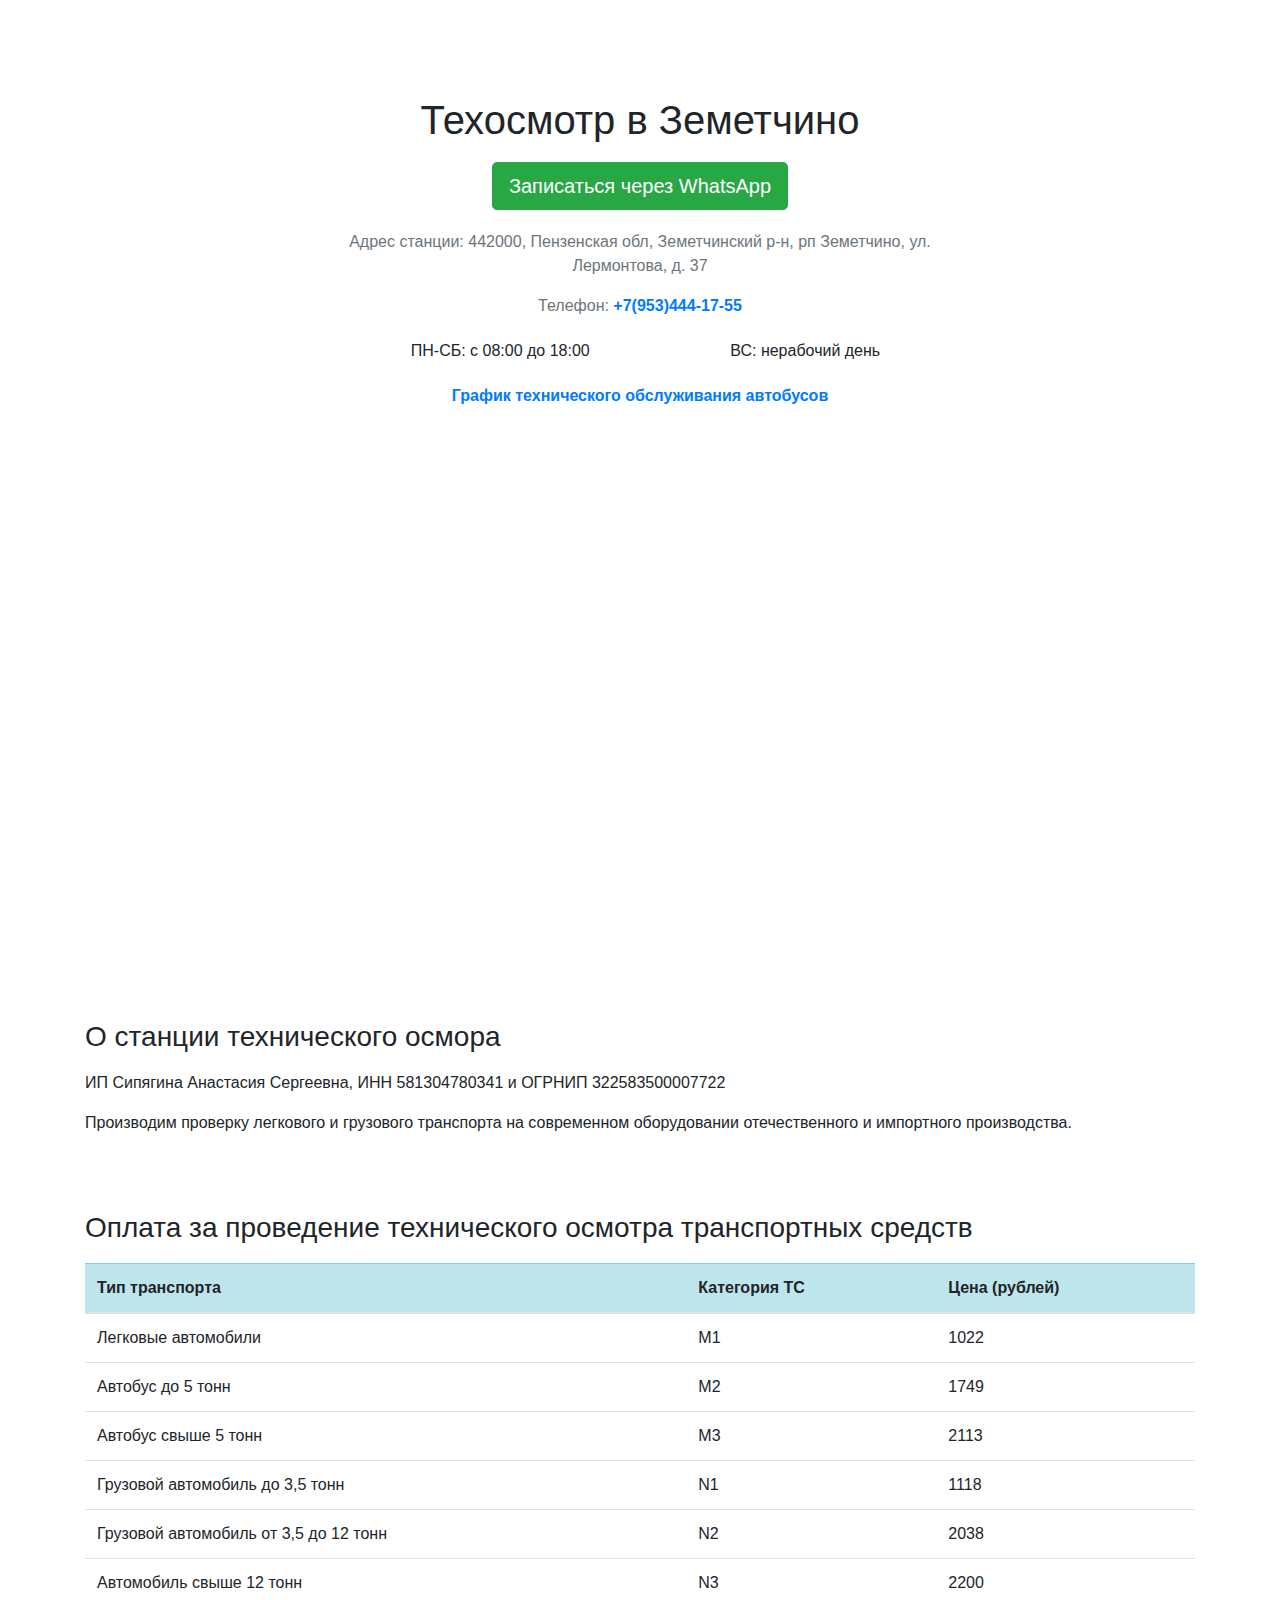
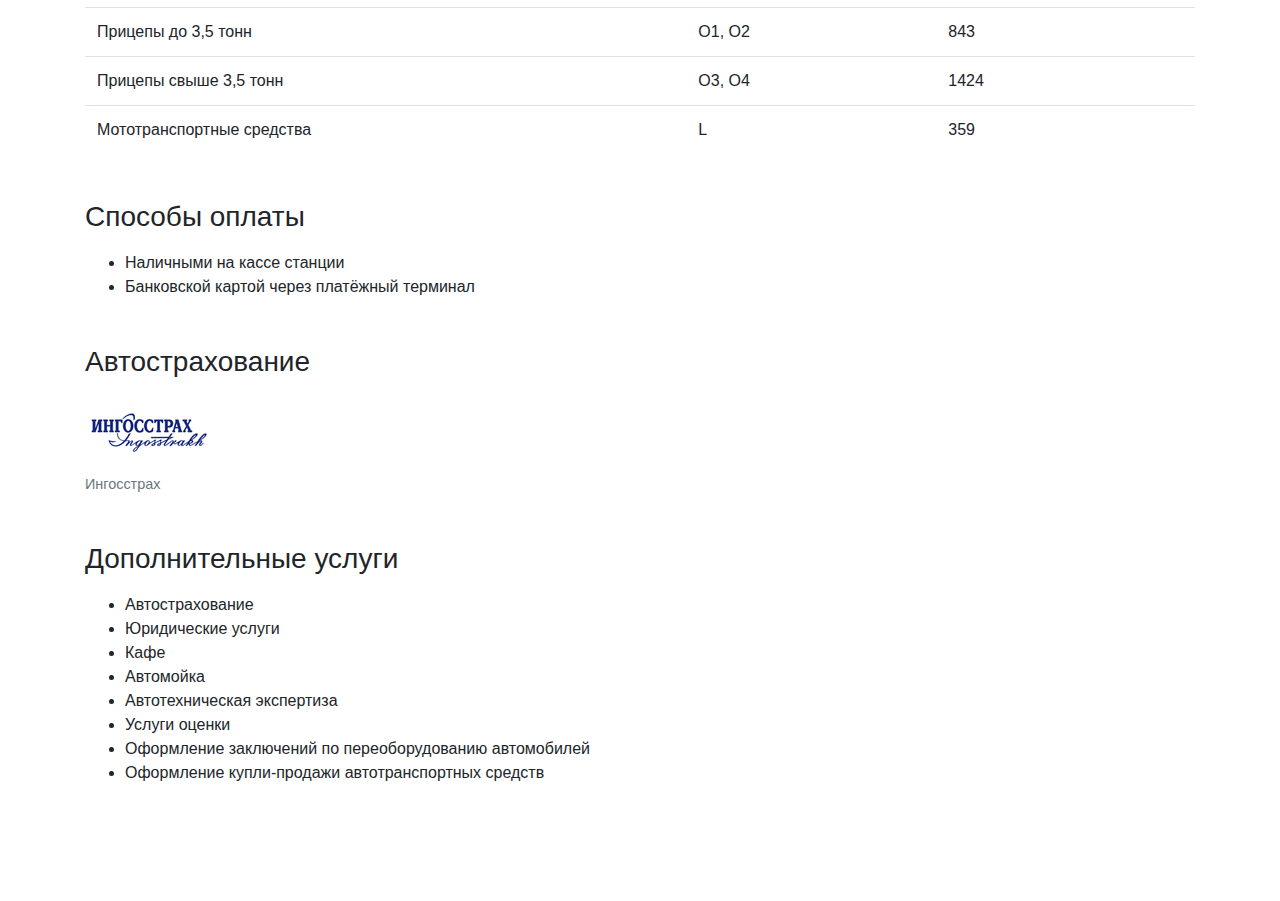
==== index.html @ b6aed1bc "bus" ====
<!doctype html>
<html>
  <head>
  	<meta name="viewport" content="width=device-width, initial-scale=1" />
  	<meta name="yandex-verification" content="6e9ec35339132cf8" />
  	<meta name="Description" content="Адрес станции: 442000, Пензенская обл, Земетчинский р-н, рп Земетчино, ул. Лермонтова, д. 37. Производим проверку легкового и грузового транспорта на современном оборудовании отечественного и импортного производства."/>

  	<link rel="icon" href="img/favicon.png" type="image/png">

  	<link rel="stylesheet" href="https://stackpath.bootstrapcdn.com/bootstrap/4.3.1/css/bootstrap.min.css" integrity="sha384-ggOyR0iXCbMQv3Xipma34MD+dH/1fQ784/j6cY/iJTQUOhcWr7x9JvoRxT2MZw1T" crossorigin="anonymous">
  	
  	<link rel="stylesheet" href="css/photoswipe.css"> 
  	<link rel="stylesheet" href="css/default-skin/default-skin.css"> 

  	<link rel="stylesheet" href="css/album.css">

  	<script src="js/photoswipe.min.js"></script> 
		<script src="js/photoswipe-ui-default.min.js"></script> 

    <title>Техосмотр в Земетчино</title>

    <script type="application/ld+json">
		{
		  "@context": "https://schema.org",
		  "@type": "LocalBusiness",
		  "image": "https://to58.github.io/img/originals/img00003.jpeg",
		  "address": {
		    "@type": "PostalAddress",
		    "addressLocality": "рп. Земетчино",
		    "addressRegion": "Пензенская область",
		    "streetAddress": "ул. Лермонтова, д. 37",
		    "postalCode": "442000"
		  },
		  "geo": {
		        "@type": "GeoCoordinates",
		        "latitude": 53.506592,
		        "longitude": 42.601363
		      },
		  "openingHours":["Mo-Sa 08:00-18:00"],
		  "paymentAccepted":"Cash, Credit Card",
		  "description": "Производим проверку легкового и грузового транспорта на современном оборудовании отечественного и импортного производства.",
		  "name": "Техосмотр в Земетчино",
		  "url": "https://to58.github.io/",
		  "telephone": "+79656309999"
		}
	</script>

    <script src="https://api-maps.yandex.ru/2.1/?apikey=7bc89204-b3da-4373-9a31-0b204b1663d4&lang=ru_RU" type="text/javascript"></script>

    <!-- Yandex.Metrika counter -->
	<script type="text/javascript" >
	   (function(m,e,t,r,i,k,a){m[i]=m[i]||function(){(m[i].a=m[i].a||[]).push(arguments)};
	   m[i].l=1*new Date();k=e.createElement(t),a=e.getElementsByTagName(t)[0],k.async=1,k.src=r,a.parentNode.insertBefore(k,a)})
	   (window, document, "script", "https://mc.yandex.ru/metrika/tag.js", "ym");

	   ym(70653307, "init", {
	        clickmap:true,
	        trackLinks:true,
	        accurateTrackBounce:true
	   });
	</script>
	<noscript><div><img src="https://mc.yandex.ru/watch/70653307" style="position:absolute; left:-9999px;" alt="" /></div></noscript>
	<!-- /Yandex.Metrika counter -->

  </head>
  <body>
		
		<div class="container">
			<main role="main">
				<section class="jumbotron text-center">
	    			<div class="container">
	      				<h1 class="jumbotron-heading">Техосмотр в Земетчино</h1>
	      				<a class="btn btn-primary btn-lg btn-success" style="margin-bottom: 20px" href="https://wa.me/79534441755" role="button">Записаться через WhatsApp</a>
	      				<p class="text-muted">Адрес станции: 442000, Пензенская обл, Земетчинский р-н, рп Земетчино, ул. Лермонтова, д. 37 </p>
	      				<p class="text-muted">Телефон: <b><a href="tel:+79534441755">+7(953)444-17-55</a></b></p>
	      				<table class="table table-borderless table-sm">
						  		<tbody>
						    		<tr>
								      <td>ПН-СБ: с 08:00 до 18:00</td>
								      <td>ВС: нерабочий день</td>
						    		</tr>
						  		</tbody>
								</table>
								<p class="text-muted"><b><a href="bus.html">График технического обслуживания автобусов</a></b></p>
	    			</div>
	  			</section>

	  			<div id="map" style="height: 400px"></div>
	  			<div style="height: 100px"></div>

	  			<h3 class="jumbotron-heading">О станции технического осмора</h3>
		  		<p>ИП Сипягина Анастасия Сергеевна, ИНН 581304780341 и ОГРНИП 322583500007722</p>
		  		<p>Производим проверку легкового и грузового транспорта на современном оборудовании отечественного и импортного производства.</p>
		  		<div style="height: 30px"></div>

	  			<!-- Root element of PhotoSwipe. Must have class pswp. -->
				<div class="pswp" tabindex="-1" role="dialog" aria-hidden="true">
				    <!-- Background of PhotoSwipe. 
				         It's a separate element as animating opacity is faster than rgba(). -->
				    <div class="pswp__bg"></div>

				    <!-- Slides wrapper with overflow:hidden. -->
				    <div class="pswp__scroll-wrap">

				        <!-- Container that holds slides. 
				            PhotoSwipe keeps only 3 of them in the DOM to save memory.
				            Don't modify these 3 pswp__item elements, data is added later on. -->
			        <div class="pswp__container">
			            <div class="pswp__item"></div>
			            <div class="pswp__item"></div>
			            <div class="pswp__item"></div>
			        </div>

			        <!-- Default (PhotoSwipeUI_Default) interface on top of sliding area. Can be changed. -->
			        <div class="pswp__ui pswp__ui--hidden">

		            <div class="pswp__top-bar">

	                <!--  Controls are self-explanatory. Order can be changed. -->

	                <div class="pswp__counter"></div>

	                <button class="pswp__button pswp__button--close" title="Close (Esc)"></button>

	                <button class="pswp__button pswp__button--fs" title="Toggle fullscreen"></button>

	                <button class="pswp__button pswp__button--zoom" title="Zoom in/out"></button>

	                <!-- Preloader demo https://codepen.io/dimsemenov/pen/yyBWoR -->
	                <!-- element will get class pswp__preloader--active when preloader is running -->
	                <div class="pswp__preloader">
	                  <div class="pswp__preloader__icn">
	                    <div class="pswp__preloader__cut">
	                      <div class="pswp__preloader__donut"></div>
	                    </div>
	                  </div>
	                </div>
		            </div>

		            <div class="pswp__share-modal pswp__share-modal--hidden pswp__single-tap">
		               <div class="pswp__share-tooltip"></div> 
		            </div>

		            <button class="pswp__button pswp__button--arrow--left" title="Previous (arrow left)">
		            </button>

		            <button class="pswp__button pswp__button--arrow--right" title="Next (arrow right)">
		            </button>

		            <div class="pswp__caption">
		               <div class="pswp__caption__center"></div>
		            </div>
			        </div>
				    </div>
					</div>

				<div style="height: 30px"></div>

		    <h3 class="jumbotron-heading">Оплата за проведение технического осмотра транспортных средств</h3>
		  		<table class="table table-hover">
				  <thead>
				    <tr class="table-info">
				      <th scope="col">Тип транспорта</th>
				      <th scope="col">Категория ТС</th>
				      <th scope="col">Цена (рублей)</th>
				    </tr>
				  </thead>
				  <tbody>
				    <tr>
				      <td>Легковые автомобили</td>
				      <td>M1</td>
				      <td>1022</td>
				    </tr>
				    <tr>
				      <td>Автобус до 5 тонн</td>
				      <td>M2</td>
				      <td>1749</td>
				    </tr>
				    <tr>
				      <td>Автобус свыше 5 тонн</td>
				      <td>M3</td>
				      <td>2113</td>
				    </tr>
				    <tr>
				      <td>Грузовой автомобиль до 3,5 тонн</td>
				      <td>N1</td>
				      <td>1118</td>
				    </tr>
				    <tr>
				      <td>Грузовой автомобиль от 3,5 до 12 тонн</td>
				      <td>N2</td>
				      <td>2038</td>
				    </tr>
				    <tr>
				      <td>Автомобиль свыше 12 тонн</td>
				      <td>N3</td>
				      <td>2200</td>
				    </tr>
				    <tr>
				      <td>Прицепы до 3,5 тонн</td>
				      <td>O1, O2</td>
				      <td>843</td>
				    </tr>
				    <tr>
				      <td>Прицепы свыше 3,5 тонн</td>
				      <td>O3, O4</td>
				      <td>1424</td>
				    </tr>
				    <tr>
				      <td>Мототранспортные средства</td>
				      <td>L</td>
				      <td>359</td>
				    </tr>
				  </tbody>
				</table>

				<div style="height: 30px"></div>

				<h3 class="jumbotron-heading">Способы оплаты</h3>
		  		<ul>
		  			<li>Наличными на кассе станции</li>
		  			<li>Банковской картой через платёжный терминал</li>
		  		</ul>
		  	<div style="height: 30px"></div>

		  	<h3 class="jumbotron-heading">Автострахование</h3>
		  		<figure class="figure">
  					<img src="img/insurance/ingo.png" class="figure-img img-fluid rounded" alt="Ингосстрах">
  					<figcaption class="figure-caption">Ингосстрах</figcaption>
				</figure>
				<div style="height: 30px"></div>

	  		<h3 class="jumbotron-heading">Дополнительные услуги</h3>
		  		<ul>
		  			<li>Автострахование</li>
		  			<li>Юридические услуги</li>
		  			<li>Кафе</li>
		  			<li>Автомойка</li>
		  			<li>Автотехническая экспертиза</li>
		  			<li>Услуги оценки</li>
		  			<li>Оформление заключений по переоборудованию автомобилей</li>
		  			<li>Оформление купли-продажи автотранспортных средств</li>
		  		</ul>
	  		<div style="height: 100px"></div>

			</main>
		</div> <!-- End container -->


		<script>
			var initPhotoSwipeFromDOM = function(gallerySelector) {
			    // parse slide data (url, title, size ...) from DOM elements 
			    // (children of gallerySelector)
			    var parseThumbnailElements = function(el) {
			        var thumbElements = el.childNodes,
			            numNodes = thumbElements.length,
			            items = [],
			            figureEl,
			            linkEl,
			            size,
			            item;

			        for(var i = 0; i < numNodes; i++) {

			            figureEl = thumbElements[i]; // <figure> element

			            // include only element nodes 
			            if(figureEl.nodeType !== 1) {
			                continue;
			            }

			            linkEl = figureEl.children[0]; // <a> element

			            size = linkEl.getAttribute('data-size').split('x');

			            // create slide object
			            item = {
			                src: linkEl.getAttribute('href'),
			                w: parseInt(size[0], 10),
			                h: parseInt(size[1], 10)
			            };



			            if(figureEl.children.length > 1) {
			                // <figcaption> content
			                item.title = figureEl.children[1].innerHTML; 
			            }

			            if(linkEl.children.length > 0) {
			                // <img> thumbnail element, retrieving thumbnail url
			                item.msrc = linkEl.children[0].getAttribute('src');
			            } 

			            item.el = figureEl; // save link to element for getThumbBoundsFn
			            items.push(item);
			        }

			        return items;
			    };

			    // find nearest parent element
			    var closest = function closest(el, fn) {
			        return el && ( fn(el) ? el : closest(el.parentNode, fn) );
			    };

			    // triggers when user clicks on thumbnail
			    var onThumbnailsClick = function(e) {
			        e = e || window.event;
			        e.preventDefault ? e.preventDefault() : e.returnValue = false;

			        var eTarget = e.target || e.srcElement;

			        // find root element of slide
			        var clickedListItem = closest(eTarget, function(el) {
			            return (el.tagName && el.tagName.toUpperCase() === 'FIGURE');
			        });

			        if(!clickedListItem) {
			            return;
			        }

			        // find index of clicked item by looping through all child nodes
			        // alternatively, you may define index via data- attribute
			        var clickedGallery = clickedListItem.parentNode,
			            childNodes = clickedListItem.parentNode.childNodes,
			            numChildNodes = childNodes.length,
			            nodeIndex = 0,
			            index;

			        for (var i = 0; i < numChildNodes; i++) {
			            if(childNodes[i].nodeType !== 1) { 
			                continue; 
			            }

			            if(childNodes[i] === clickedListItem) {
			                index = nodeIndex;
			                break;
			            }
			            nodeIndex++;
			        }



			        if(index >= 0) {
			            // open PhotoSwipe if valid index found
			            openPhotoSwipe( index, clickedGallery );
			        }
			        return false;
			    };

			    // parse picture index and gallery index from URL (#&pid=1&gid=2)
			    var photoswipeParseHash = function() {
			        var hash = window.location.hash.substring(1),
			        params = {};

			        if(hash.length < 5) {
			            return params;
			        }

			        var vars = hash.split('&');
			        for (var i = 0; i < vars.length; i++) {
			            if(!vars[i]) {
			                continue;
			            }
			            var pair = vars[i].split('=');  
			            if(pair.length < 2) {
			                continue;
			            }           
			            params[pair[0]] = pair[1];
			        }

			        if(params.gid) {
			            params.gid = parseInt(params.gid, 10);
			        }

			        return params;
			    };

			    var openPhotoSwipe = function(index, galleryElement, disableAnimation, fromURL) {
			        var pswpElement = document.querySelectorAll('.pswp')[0],
			            gallery,
			            options,
			            items;

			        items = parseThumbnailElements(galleryElement);

			        // define options (if needed)
			        options = {

			            // define gallery index (for URL)
			            galleryUID: galleryElement.getAttribute('data-pswp-uid'),

			            getThumbBoundsFn: function(index) {
			                // See Options -> getThumbBoundsFn section of documentation for more info
			                var thumbnail = items[index].el.getElementsByTagName('img')[0], // find thumbnail
			                    pageYScroll = window.pageYOffset || document.documentElement.scrollTop,
			                    rect = thumbnail.getBoundingClientRect(); 

			                return {x:rect.left, y:rect.top + pageYScroll, w:rect.width};
			            }

			        };

			        // PhotoSwipe opened from URL
			        if(fromURL) {
			            if(options.galleryPIDs) {
			                // parse real index when custom PIDs are used 
			                // http://photoswipe.com/documentation/faq.html#custom-pid-in-url
			                for(var j = 0; j < items.length; j++) {
			                    if(items[j].pid == index) {
			                        options.index = j;
			                        break;
			                    }
			                }
			            } else {
			                // in URL indexes start from 1
			                options.index = parseInt(index, 10) - 1;
			            }
			        } else {
			            options.index = parseInt(index, 10);
			        }

			        // exit if index not found
			        if( isNaN(options.index) ) {
			            return;
			        }

			        if(disableAnimation) {
			            options.showAnimationDuration = 0;
			        }

			        // Pass data to PhotoSwipe and initialize it
			        gallery = new PhotoSwipe( pswpElement, PhotoSwipeUI_Default, items, options);
			        gallery.init();
			    };

			    // loop through all gallery elements and bind events
			    var galleryElements = document.querySelectorAll( gallerySelector );

			    for(var i = 0, l = galleryElements.length; i < l; i++) {
			        galleryElements[i].setAttribute('data-pswp-uid', i+1);
			        galleryElements[i].onclick = onThumbnailsClick;
			    }

			    // Parse URL and open gallery if it contains #&pid=3&gid=1
			    var hashData = photoswipeParseHash();
			    if(hashData.pid && hashData.gid) {
			        openPhotoSwipe( hashData.pid ,  galleryElements[ hashData.gid - 1 ], true, true );
			    }
			};

			// execute above function
			initPhotoSwipeFromDOM('.my-gallery');
		</script>

		<script type="text/javascript">
			ymaps.ready(init);
			var ymap;
			function init () {
			    var ymap = new ymaps.Map("map", {
			        center: [
						53.506592, 
			        	42.601363
			        ],
			        zoom: 12,
			        controls: ['smallMapDefaultSet'],
			    });
			    ymap.behaviors.disable("scrollZoom");

			    placemark = new ymaps.Placemark([53.506592, 42.601363], {
			        balloonContentHeader: "<div style=\"text-align:left\">Техосмотр в Земетчино</div>",
			        balloonContentBody: "ул. Лермонтова, д. 37",
			    }, {
			        preset: "islands#redDotIcon",
			    });

			    ymap.geoObjects.add(placemark);
			}
    	</script>

  </body>
</html>
---- css/photoswipe.css ----
/*! PhotoSwipe main CSS by Dmitry Semenov | photoswipe.com | MIT license */
/*
	Styles for basic PhotoSwipe functionality (sliding area, open/close transitions)
*/
/* pswp = photoswipe */
.pswp {
  display: none;
  position: absolute;
  width: 100%;
  height: 100%;
  left: 0;
  top: 0;
  overflow: hidden;
  -ms-touch-action: none;
  touch-action: none;
  z-index: 1500;
  -webkit-text-size-adjust: 100%;
  /* create separate layer, to avoid paint on window.onscroll in webkit/blink */
  -webkit-backface-visibility: hidden;
  outline: none; }
  .pswp * {
    -webkit-box-sizing: border-box;
            box-sizing: border-box; }
  .pswp img {
    max-width: none; }

/* style is added when JS option showHideOpacity is set to true */
.pswp--animate_opacity {
  /* 0.001, because opacity:0 doesn't trigger Paint action, which causes lag at start of transition */
  opacity: 0.001;
  will-change: opacity;
  /* for open/close transition */
  -webkit-transition: opacity 333ms cubic-bezier(0.4, 0, 0.22, 1);
          transition: opacity 333ms cubic-bezier(0.4, 0, 0.22, 1); }

.pswp--open {
  display: block; }

.pswp--zoom-allowed .pswp__img {
  /* autoprefixer: off */
  cursor: -webkit-zoom-in;
  cursor: -moz-zoom-in;
  cursor: zoom-in; }

.pswp--zoomed-in .pswp__img {
  /* autoprefixer: off */
  cursor: -webkit-grab;
  cursor: -moz-grab;
  cursor: grab; }

.pswp--dragging .pswp__img {
  /* autoprefixer: off */
  cursor: -webkit-grabbing;
  cursor: -moz-grabbing;
  cursor: grabbing; }

/*
	Background is added as a separate element.
	As animating opacity is much faster than animating rgba() background-color.
*/
.pswp__bg {
  position: absolute;
  left: 0;
  top: 0;
  width: 100%;
  height: 100%;
  background: #000;
  opacity: 0;
  -webkit-transform: translateZ(0);
          transform: translateZ(0);
  -webkit-backface-visibility: hidden;
  will-change: opacity; }

.pswp__scroll-wrap {
  position: absolute;
  left: 0;
  top: 0;
  width: 100%;
  height: 100%;
  overflow: hidden; }

.pswp__container,
.pswp__zoom-wrap {
  -ms-touch-action: none;
  touch-action: none;
  position: absolute;
  left: 0;
  right: 0;
  top: 0;
  bottom: 0; }

/* Prevent selection and tap highlights */
.pswp__container,
.pswp__img {
  -webkit-user-select: none;
  -moz-user-select: none;
  -ms-user-select: none;
      user-select: none;
  -webkit-tap-highlight-color: transparent;
  -webkit-touch-callout: none; }

.pswp__zoom-wrap {
  position: absolute;
  width: 100%;
  -webkit-transform-origin: left top;
  -ms-transform-origin: left top;
  transform-origin: left top;
  /* for open/close transition */
  -webkit-transition: -webkit-transform 333ms cubic-bezier(0.4, 0, 0.22, 1);
          transition: transform 333ms cubic-bezier(0.4, 0, 0.22, 1); }

.pswp__bg {
  will-change: opacity;
  /* for open/close transition */
  -webkit-transition: opacity 333ms cubic-bezier(0.4, 0, 0.22, 1);
          transition: opacity 333ms cubic-bezier(0.4, 0, 0.22, 1); }

.pswp--animated-in .pswp__bg,
.pswp--animated-in .pswp__zoom-wrap {
  -webkit-transition: none;
  transition: none; }

.pswp__container,
.pswp__zoom-wrap {
  -webkit-backface-visibility: hidden; }

.pswp__item {
  position: absolute;
  left: 0;
  right: 0;
  top: 0;
  bottom: 0;
  overflow: hidden; }

.pswp__img {
  position: absolute;
  width: auto;
  height: auto;
  top: 0;
  left: 0; }

/*
	stretched thumbnail or div placeholder element (see below)
	style is added to avoid flickering in webkit/blink when layers overlap
*/
.pswp__img--placeholder {
  -webkit-backface-visibility: hidden; }

/*
	div element that matches size of large image
	large image loads on top of it
*/
.pswp__img--placeholder--blank {
  background: #222; }

.pswp--ie .pswp__img {
  width: 100% !important;
  height: auto !important;
  left: 0;
  top: 0; }

/*
	Error message appears when image is not loaded
	(JS option errorMsg controls markup)
*/
.pswp__error-msg {
  position: absolute;
  left: 0;
  top: 50%;
  width: 100%;
  text-align: center;
  font-size: 14px;
  line-height: 16px;
  margin-top: -8px;
  color: #CCC; }

.pswp__error-msg a {
  color: #CCC;
  text-decoration: underline; }
---- css/default-skin/default-skin.css ----
/*! PhotoSwipe Default UI CSS by Dmitry Semenov | photoswipe.com | MIT license */
/*

	Contents:

	1. Buttons
	2. Share modal and links
	3. Index indicator ("1 of X" counter)
	4. Caption
	5. Loading indicator
	6. Additional styles (root element, top bar, idle state, hidden state, etc.)

*/
/*
	
	1. Buttons

 */
/* <button> css reset */
.pswp__button {
  width: 44px;
  height: 44px;
  position: relative;
  background: none;
  cursor: pointer;
  overflow: visible;
  -webkit-appearance: none;
  display: block;
  border: 0;
  padding: 0;
  margin: 0;
  float: right;
  opacity: 0.75;
  -webkit-transition: opacity 0.2s;
          transition: opacity 0.2s;
  -webkit-box-shadow: none;
          box-shadow: none; }
  .pswp__button:focus, .pswp__button:hover {
    opacity: 1; }
  .pswp__button:active {
    outline: none;
    opacity: 0.9; }
  .pswp__button::-moz-focus-inner {
    padding: 0;
    border: 0; }

/* pswp__ui--over-close class it added when mouse is over element that should close gallery */
.pswp__ui--over-close .pswp__button--close {
  opacity: 1; }

.pswp__button,
.pswp__button--arrow--left:before,
.pswp__button--arrow--right:before {
  background: url(default-skin.png) 0 0 no-repeat;
  background-size: 264px 88px;
  width: 44px;
  height: 44px; }

@media (-webkit-min-device-pixel-ratio: 1.1), (-webkit-min-device-pixel-ratio: 1.09375), (min-resolution: 105dpi), (min-resolution: 1.1dppx) {
  /* Serve SVG sprite if browser supports SVG and resolution is more than 105dpi */
  .pswp--svg .pswp__button,
  .pswp--svg .pswp__button--arrow--left:before,
  .pswp--svg .pswp__button--arrow--right:before {
    background-image: url(default-skin.svg); }
  .pswp--svg .pswp__button--arrow--left,
  .pswp--svg .pswp__button--arrow--right {
    background: none; } }

.pswp__button--close {
  background-position: 0 -44px; }

.pswp__button--share {
  background-position: -44px -44px; }

.pswp__button--fs {
  display: none; }

.pswp--supports-fs .pswp__button--fs {
  display: block; }

.pswp--fs .pswp__button--fs {
  background-position: -44px 0; }

.pswp__button--zoom {
  display: none;
  background-position: -88px 0; }

.pswp--zoom-allowed .pswp__button--zoom {
  display: block; }

.pswp--zoomed-in .pswp__button--zoom {
  background-position: -132px 0; }

/* no arrows on touch screens */
.pswp--touch .pswp__button--arrow--left,
.pswp--touch .pswp__button--arrow--right {
  visibility: hidden; }

/*
	Arrow buttons hit area
	(icon is added to :before pseudo-element)
*/
.pswp__button--arrow--left,
.pswp__button--arrow--right {
  background: none;
  top: 50%;
  margin-top: -50px;
  width: 70px;
  height: 100px;
  position: absolute; }

.pswp__button--arrow--left {
  left: 0; }

.pswp__button--arrow--right {
  right: 0; }

.pswp__button--arrow--left:before,
.pswp__button--arrow--right:before {
  content: '';
  top: 35px;
  background-color: rgba(0, 0, 0, 0.3);
  height: 30px;
  width: 32px;
  position: absolute; }

.pswp__button--arrow--left:before {
  left: 6px;
  background-position: -138px -44px; }

.pswp__button--arrow--right:before {
  right: 6px;
  background-position: -94px -44px; }

/*

	2. Share modal/popup and links

 */
.pswp__counter,
.pswp__share-modal {
  -webkit-user-select: none;
  -moz-user-select: none;
  -ms-user-select: none;
      user-select: none; }

.pswp__share-modal {
  display: block;
  background: rgba(0, 0, 0, 0.5);
  width: 100%;
  height: 100%;
  top: 0;
  left: 0;
  padding: 10px;
  position: absolute;
  z-index: 1600;
  opacity: 0;
  -webkit-transition: opacity 0.25s ease-out;
          transition: opacity 0.25s ease-out;
  -webkit-backface-visibility: hidden;
  will-change: opacity; }

.pswp__share-modal--hidden {
  display: none; }

.pswp__share-tooltip {
  z-index: 1620;
  position: absolute;
  background: #FFF;
  top: 56px;
  border-radius: 2px;
  display: block;
  width: auto;
  right: 44px;
  -webkit-box-shadow: 0 2px 5px rgba(0, 0, 0, 0.25);
          box-shadow: 0 2px 5px rgba(0, 0, 0, 0.25);
  -webkit-transform: translateY(6px);
      -ms-transform: translateY(6px);
          transform: translateY(6px);
  -webkit-transition: -webkit-transform 0.25s;
          transition: transform 0.25s;
  -webkit-backface-visibility: hidden;
  will-change: transform; }
  .pswp__share-tooltip a {
    display: block;
    padding: 8px 12px;
    color: #000;
    text-decoration: none;
    font-size: 14px;
    line-height: 18px; }
    .pswp__share-tooltip a:hover {
      text-decoration: none;
      color: #000; }
    .pswp__share-tooltip a:first-child {
      /* round corners on the first/last list item */
      border-radius: 2px 2px 0 0; }
    .pswp__share-tooltip a:last-child {
      border-radius: 0 0 2px 2px; }

.pswp__share-modal--fade-in {
  opacity: 1; }
  .pswp__share-modal--fade-in .pswp__share-tooltip {
    -webkit-transform: translateY(0);
        -ms-transform: translateY(0);
            transform: translateY(0); }

/* increase size of share links on touch devices */
.pswp--touch .pswp__share-tooltip a {
  padding: 16px 12px; }

a.pswp__share--facebook:before {
  content: '';
  display: block;
  width: 0;
  height: 0;
  position: absolute;
  top: -12px;
  right: 15px;
  border: 6px solid transparent;
  border-bottom-color: #FFF;
  -webkit-pointer-events: none;
  -moz-pointer-events: none;
  pointer-events: none; }

a.pswp__share--facebook:hover {
  background: #3E5C9A;
  color: #FFF; }
  a.pswp__share--facebook:hover:before {
    border-bottom-color: #3E5C9A; }

a.pswp__share--twitter:hover {
  background: #55ACEE;
  color: #FFF; }

a.pswp__share--pinterest:hover {
  background: #CCC;
  color: #CE272D; }

a.pswp__share--download:hover {
  background: #DDD; }

/*

	3. Index indicator ("1 of X" counter)

 */
.pswp__counter {
  position: absolute;
  left: 0;
  top: 0;
  height: 44px;
  font-size: 13px;
  line-height: 44px;
  color: #FFF;
  opacity: 0.75;
  padding: 0 10px; }

/*
	
	4. Caption

 */
.pswp__caption {
  position: absolute;
  left: 0;
  bottom: 0;
  width: 100%;
  min-height: 44px; }
  .pswp__caption small {
    font-size: 11px;
    color: #BBB; }

.pswp__caption__center {
  text-align: left;
  max-width: 420px;
  margin: 0 auto;
  font-size: 13px;
  padding: 10px;
  line-height: 20px;
  color: #CCC; }

.pswp__caption--empty {
  display: none; }

/* Fake caption element, used to calculate height of next/prev image */
.pswp__caption--fake {
  visibility: hidden; }

/*

	5. Loading indicator (preloader)

	You can play with it here - http://codepen.io/dimsemenov/pen/yyBWoR

 */
.pswp__preloader {
  width: 44px;
  height: 44px;
  position: absolute;
  top: 0;
  left: 50%;
  margin-left: -22px;
  opacity: 0;
  -webkit-transition: opacity 0.25s ease-out;
          transition: opacity 0.25s ease-out;
  will-change: opacity;
  direction: ltr; }

.pswp__preloader__icn {
  width: 20px;
  height: 20px;
  margin: 12px; }

.pswp__preloader--active {
  opacity: 1; }
  .pswp__preloader--active .pswp__preloader__icn {
    /* We use .gif in browsers that don't support CSS animation */
    background: url(preloader.gif) 0 0 no-repeat; }

.pswp--css_animation .pswp__preloader--active {
  opacity: 1; }
  .pswp--css_animation .pswp__preloader--active .pswp__preloader__icn {
    -webkit-animation: clockwise 500ms linear infinite;
            animation: clockwise 500ms linear infinite; }
  .pswp--css_animation .pswp__preloader--active .pswp__preloader__donut {
    -webkit-animation: donut-rotate 1000ms cubic-bezier(0.4, 0, 0.22, 1) infinite;
            animation: donut-rotate 1000ms cubic-bezier(0.4, 0, 0.22, 1) infinite; }

.pswp--css_animation .pswp__preloader__icn {
  background: none;
  opacity: 0.75;
  width: 14px;
  height: 14px;
  position: absolute;
  left: 15px;
  top: 15px;
  margin: 0; }

.pswp--css_animation .pswp__preloader__cut {
  /* 
			The idea of animating inner circle is based on Polymer ("material") loading indicator 
			 by Keanu Lee https://blog.keanulee.com/2014/10/20/the-tale-of-three-spinners.html
		*/
  position: relative;
  width: 7px;
  height: 14px;
  overflow: hidden; }

.pswp--css_animation .pswp__preloader__donut {
  -webkit-box-sizing: border-box;
          box-sizing: border-box;
  width: 14px;
  height: 14px;
  border: 2px solid #FFF;
  border-radius: 50%;
  border-left-color: transparent;
  border-bottom-color: transparent;
  position: absolute;
  top: 0;
  left: 0;
  background: none;
  margin: 0; }

@media screen and (max-width: 1024px) {
  .pswp__preloader {
    position: relative;
    left: auto;
    top: auto;
    margin: 0;
    float: right; } }

@-webkit-keyframes clockwise {
  0% {
    -webkit-transform: rotate(0deg);
            transform: rotate(0deg); }
  100% {
    -webkit-transform: rotate(360deg);
            transform: rotate(360deg); } }

@keyframes clockwise {
  0% {
    -webkit-transform: rotate(0deg);
            transform: rotate(0deg); }
  100% {
    -webkit-transform: rotate(360deg);
            transform: rotate(360deg); } }

@-webkit-keyframes donut-rotate {
  0% {
    -webkit-transform: rotate(0);
            transform: rotate(0); }
  50% {
    -webkit-transform: rotate(-140deg);
            transform: rotate(-140deg); }
  100% {
    -webkit-transform: rotate(0);
            transform: rotate(0); } }

@keyframes donut-rotate {
  0% {
    -webkit-transform: rotate(0);
            transform: rotate(0); }
  50% {
    -webkit-transform: rotate(-140deg);
            transform: rotate(-140deg); }
  100% {
    -webkit-transform: rotate(0);
            transform: rotate(0); } }

/*
	
	6. Additional styles

 */
/* root element of UI */
.pswp__ui {
  -webkit-font-smoothing: auto;
  visibility: visible;
  opacity: 1;
  z-index: 1550; }

/* top black bar with buttons and "1 of X" indicator */
.pswp__top-bar {
  position: absolute;
  left: 0;
  top: 0;
  height: 44px;
  width: 100%; }

.pswp__caption,
.pswp__top-bar,
.pswp--has_mouse .pswp__button--arrow--left,
.pswp--has_mouse .pswp__button--arrow--right {
  -webkit-backface-visibility: hidden;
  will-change: opacity;
  -webkit-transition: opacity 333ms cubic-bezier(0.4, 0, 0.22, 1);
          transition: opacity 333ms cubic-bezier(0.4, 0, 0.22, 1); }

/* pswp--has_mouse class is added only when two subsequent mousemove events occur */
.pswp--has_mouse .pswp__button--arrow--left,
.pswp--has_mouse .pswp__button--arrow--right {
  visibility: visible; }

.pswp__top-bar,
.pswp__caption {
  background-color: rgba(0, 0, 0, 0.5); }

/* pswp__ui--fit class is added when main image "fits" between top bar and bottom bar (caption) */
.pswp__ui--fit .pswp__top-bar,
.pswp__ui--fit .pswp__caption {
  background-color: rgba(0, 0, 0, 0.3); }

/* pswp__ui--idle class is added when mouse isn't moving for several seconds (JS option timeToIdle) */
.pswp__ui--idle .pswp__top-bar {
  opacity: 0; }

.pswp__ui--idle .pswp__button--arrow--left,
.pswp__ui--idle .pswp__button--arrow--right {
  opacity: 0; }

/*
	pswp__ui--hidden class is added when controls are hidden
	e.g. when user taps to toggle visibility of controls
*/
.pswp__ui--hidden .pswp__top-bar,
.pswp__ui--hidden .pswp__caption,
.pswp__ui--hidden .pswp__button--arrow--left,
.pswp__ui--hidden .pswp__button--arrow--right {
  /* Force paint & create composition layer for controls. */
  opacity: 0.001; }

/* pswp__ui--one-slide class is added when there is just one item in gallery */
.pswp__ui--one-slide .pswp__button--arrow--left,
.pswp__ui--one-slide .pswp__button--arrow--right,
.pswp__ui--one-slide .pswp__counter {
  display: none; }

.pswp__element--disabled {
  display: none !important; }

.pswp--minimal--dark .pswp__top-bar {
  background: none; }
---- css/album.css ----
.jumbotron {
  padding-top: 3rem;
  padding-bottom: 3rem;
  margin-bottom: 0;
  background-color: #fff;
}
@media (min-width: 768px) {
  .jumbotron {
    padding-top: 6rem;
    padding-bottom: 6rem;
  }
}

.jumbotron-heading {
  font-weight: 300;
  padding-bottom: 10px;
}

.jumbotron .container {
  max-width: 40rem;
}
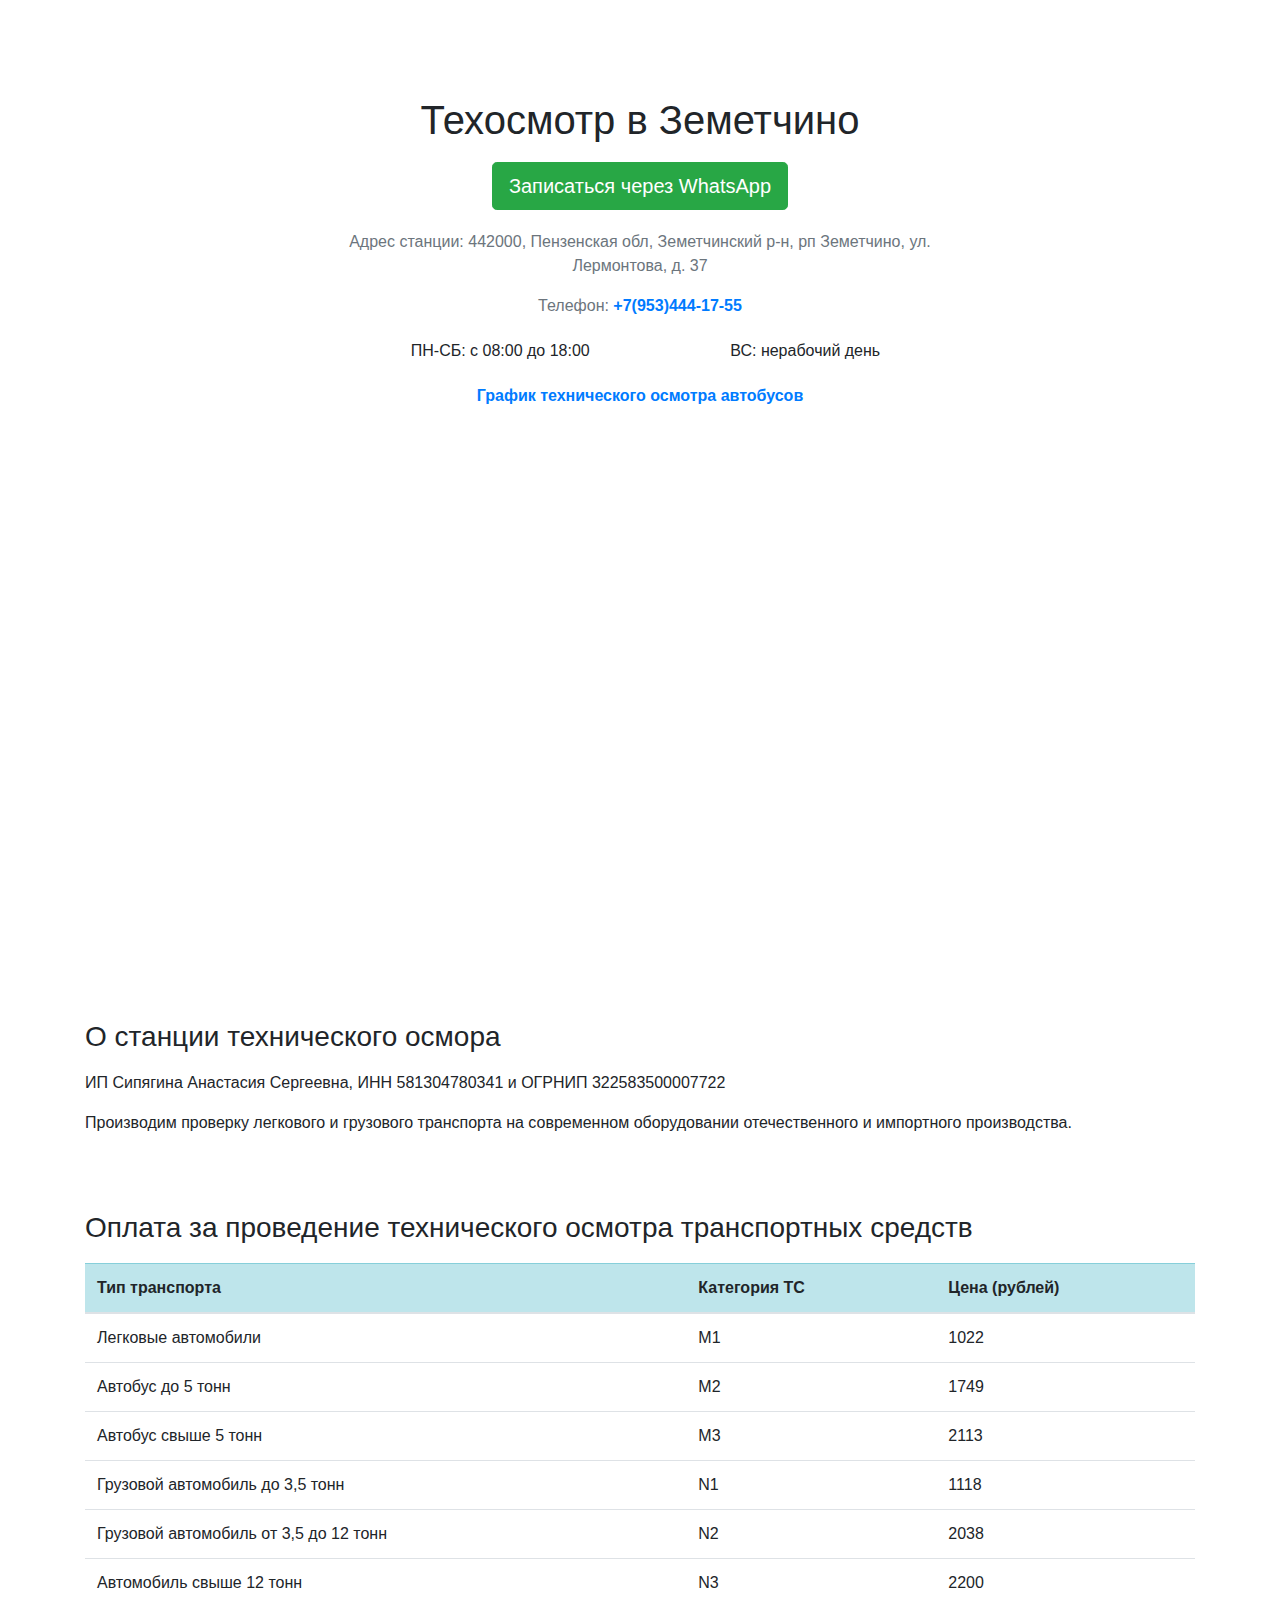
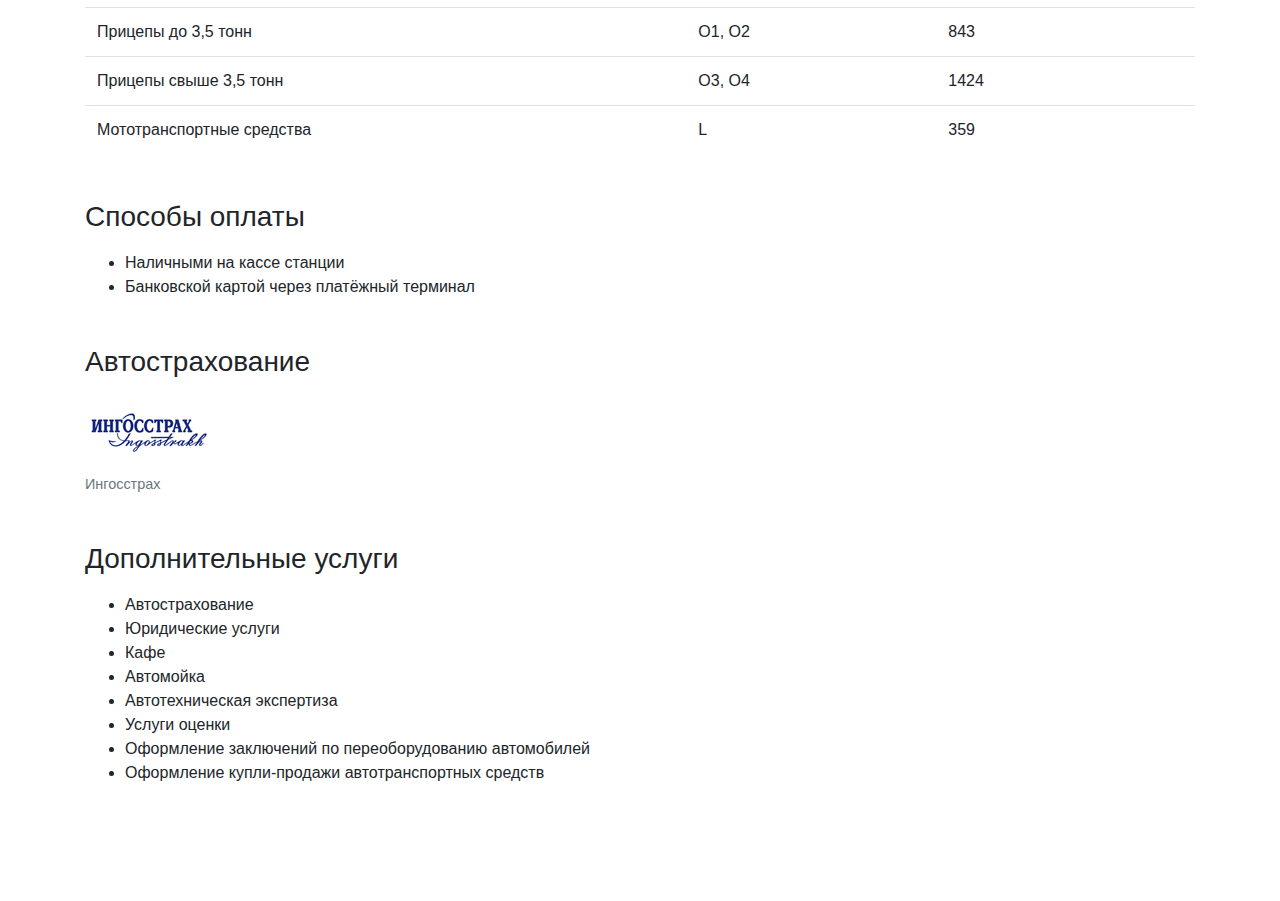
==== commit 10762b4e: "fix" ====
--- a/index.html
+++ b/index.html
@@ -81,7 +81,7 @@
 						    		</tr>
 						  		</tbody>
 								</table>
-								<p class="text-muted"><b><a href="bus.html">График технического обслуживания автобусов</a></b></p>
+								<p class="text-muted"><b><a href="bus.html">График технического осмотра автобусов</a></b></p>
 	    			</div>
 	  			</section>
 
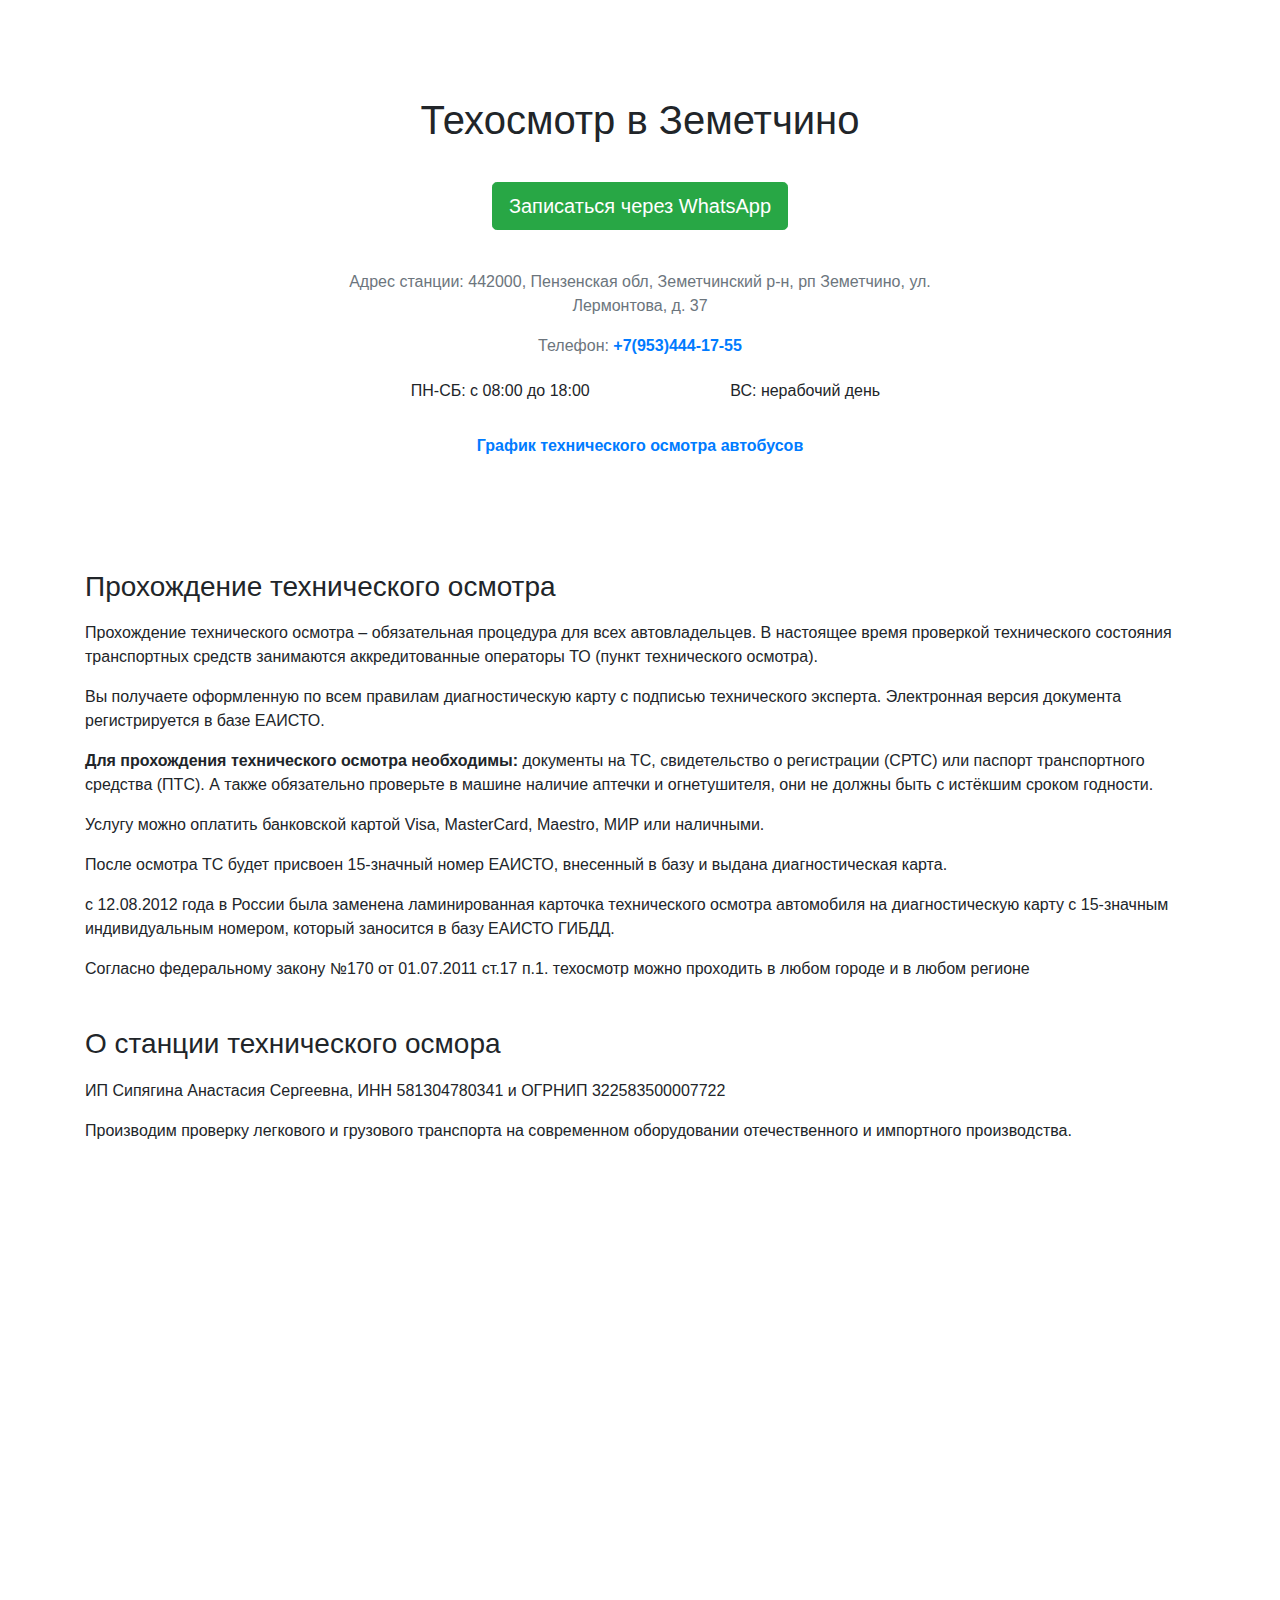
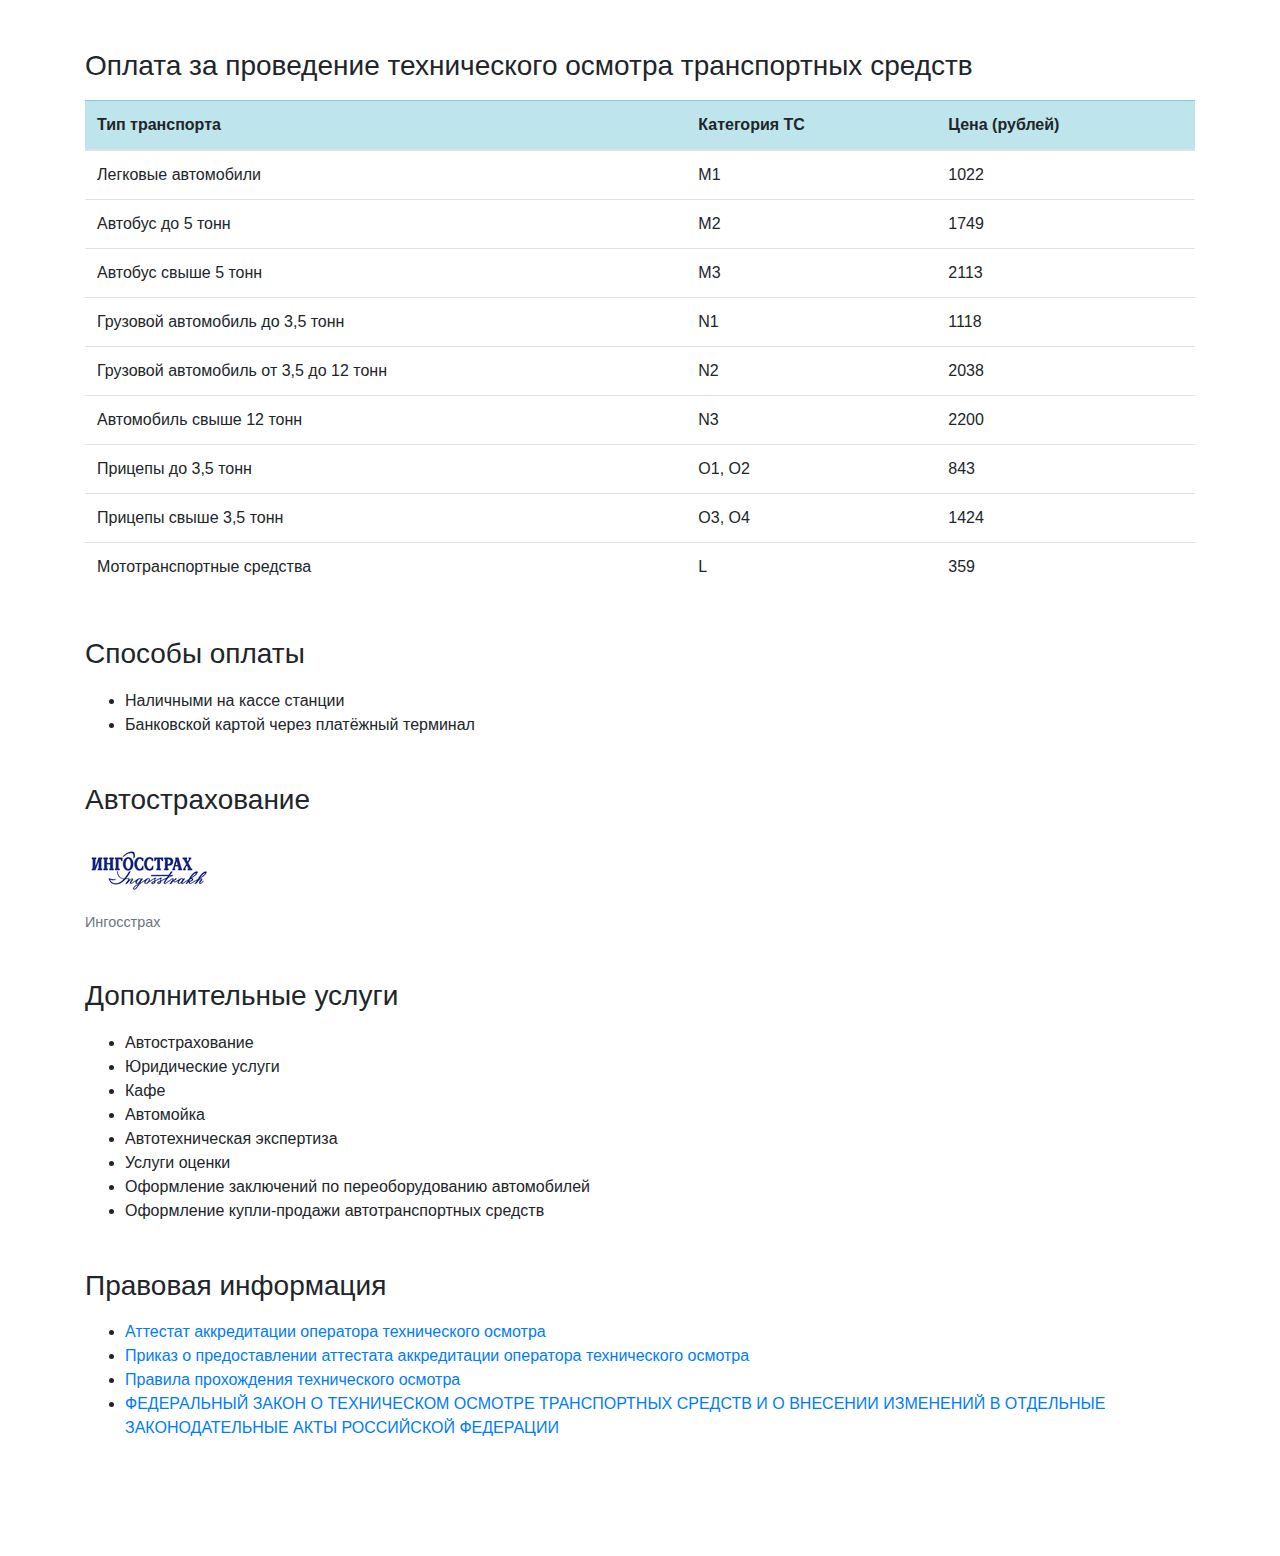
==== commit 0fe2ea6f: "add res" ====
--- a/index.html
+++ b/index.html
@@ -70,7 +70,7 @@
 				<section class="jumbotron text-center">
 	    			<div class="container">
 	      				<h1 class="jumbotron-heading">Техосмотр в Земетчино</h1>
-	      				<a class="btn btn-primary btn-lg btn-success" style="margin-bottom: 20px" href="https://wa.me/79534441755" role="button">Записаться через WhatsApp</a>
+	      				<a class="btn btn-primary btn-lg btn-success" style="margin-bottom: 40px; margin-top: 20px;" href="https://wa.me/79534441755" role="button">Записаться через WhatsApp</a>
 	      				<p class="text-muted">Адрес станции: 442000, Пензенская обл, Земетчинский р-н, рп Земетчино, ул. Лермонтова, д. 37 </p>
 	      				<p class="text-muted">Телефон: <b><a href="tel:+79534441755">+7(953)444-17-55</a></b></p>
 	      				<table class="table table-borderless table-sm">
@@ -81,16 +81,30 @@
 						    		</tr>
 						  		</tbody>
 								</table>
+								<div style="height: 10px"></div>
 								<p class="text-muted"><b><a href="bus.html">График технического осмотра автобусов</a></b></p>
 	    			</div>
 	  			</section>
 
-	  			<div id="map" style="height: 400px"></div>
-	  			<div style="height: 100px"></div>
-
+	  			
+	  			<h3 class="jumbotron-heading">Прохождение технического осмотра</h3>
+	  			<p>Прохождение технического осмотра – обязательная процедура для всех автовладельцев. В настоящее время проверкой технического состояния транспортных средств занимаются аккредитованные операторы ТО (пункт технического осмотра).</p>
+					<p>Вы получаете оформленную по всем правилам диагностическую карту с подписью технического эксперта. Электронная версия документа регистрируется в базе ЕАИСТО.</p>
+					<p><b>Для прохождения технического осмотра необходимы:</b> документы на ТС, свидетельство о регистрации (СРТС) или паспорт транспортного средства (ПТС). А также обязательно проверьте в машине наличие аптечки и огнетушителя, они не должны быть с истёкшим сроком годности.</p>
+					<p>Услугу можно оплатить банковской картой Visa, MasterCard, Maestro, МИР или наличными.</p>
+					<p>После осмотра ТС будет присвоен 15-значный номер ЕАИСТО, внесенный в базу и выдана диагностическая карта.</p>
+					<p>с 12.08.2012 года в России была заменена ламинированная карточка технического осмотра автомобиля на диагностическую карту с 15-значным индивидуальным номером, который заносится в базу ЕАИСТО ГИБДД.</p>
+					<p>Согласно федеральному закону №170 от 01.07.2011 ст.17 п.1. техосмотр можно проходить в любом городе и в любом регионе</p>
+
+
+					<div style="height: 30px"></div>
 	  			<h3 class="jumbotron-heading">О станции технического осмора</h3>
 		  		<p>ИП Сипягина Анастасия Сергеевна, ИНН 581304780341 и ОГРНИП 322583500007722</p>
 		  		<p>Производим проверку легкового и грузового транспорта на современном оборудовании отечественного и импортного производства.</p>
+
+		  		<div style="height: 30px"></div>
+		  		<div id="map" style="height: 400px"></div>
+
 		  		<div style="height: 30px"></div>
 
 	  			<!-- Root element of PhotoSwipe. Must have class pswp. -->
@@ -240,6 +254,15 @@
 		  			<li>Услуги оценки</li>
 		  			<li>Оформление заключений по переоборудованию автомобилей</li>
 		  			<li>Оформление купли-продажи автотранспортных средств</li>
+		  		</ul>
+		  	<div style="height: 30px"></div>
+
+		  	<h3 class="jumbotron-heading">Правовая информация</h3>
+		  		<ul>
+		  			<li><a href=/res/a1.pdf>Аттестат аккредитации оператора технического осмотра</a></li>
+		  			<li><a href=/res/a2.pdf>Приказ о предоставлении аттестата аккредитации оператора технического осмотра</a></li>
+		  			<li><a href=/res/pravila.pdf>Правила прохождения технического осмотра</a></li>
+		  			<li><a href=/res/170.docx>ФЕДЕРАЛЬНЫЙ ЗАКОН О ТЕХНИЧЕСКОМ ОСМОТРЕ ТРАНСПОРТНЫХ СРЕДСТВ И О ВНЕСЕНИИ ИЗМЕНЕНИЙ В ОТДЕЛЬНЫЕ ЗАКОНОДАТЕЛЬНЫЕ АКТЫ РОССИЙСКОЙ ФЕДЕРАЦИИ</a></li>
 		  		</ul>
 	  		<div style="height: 100px"></div>
 
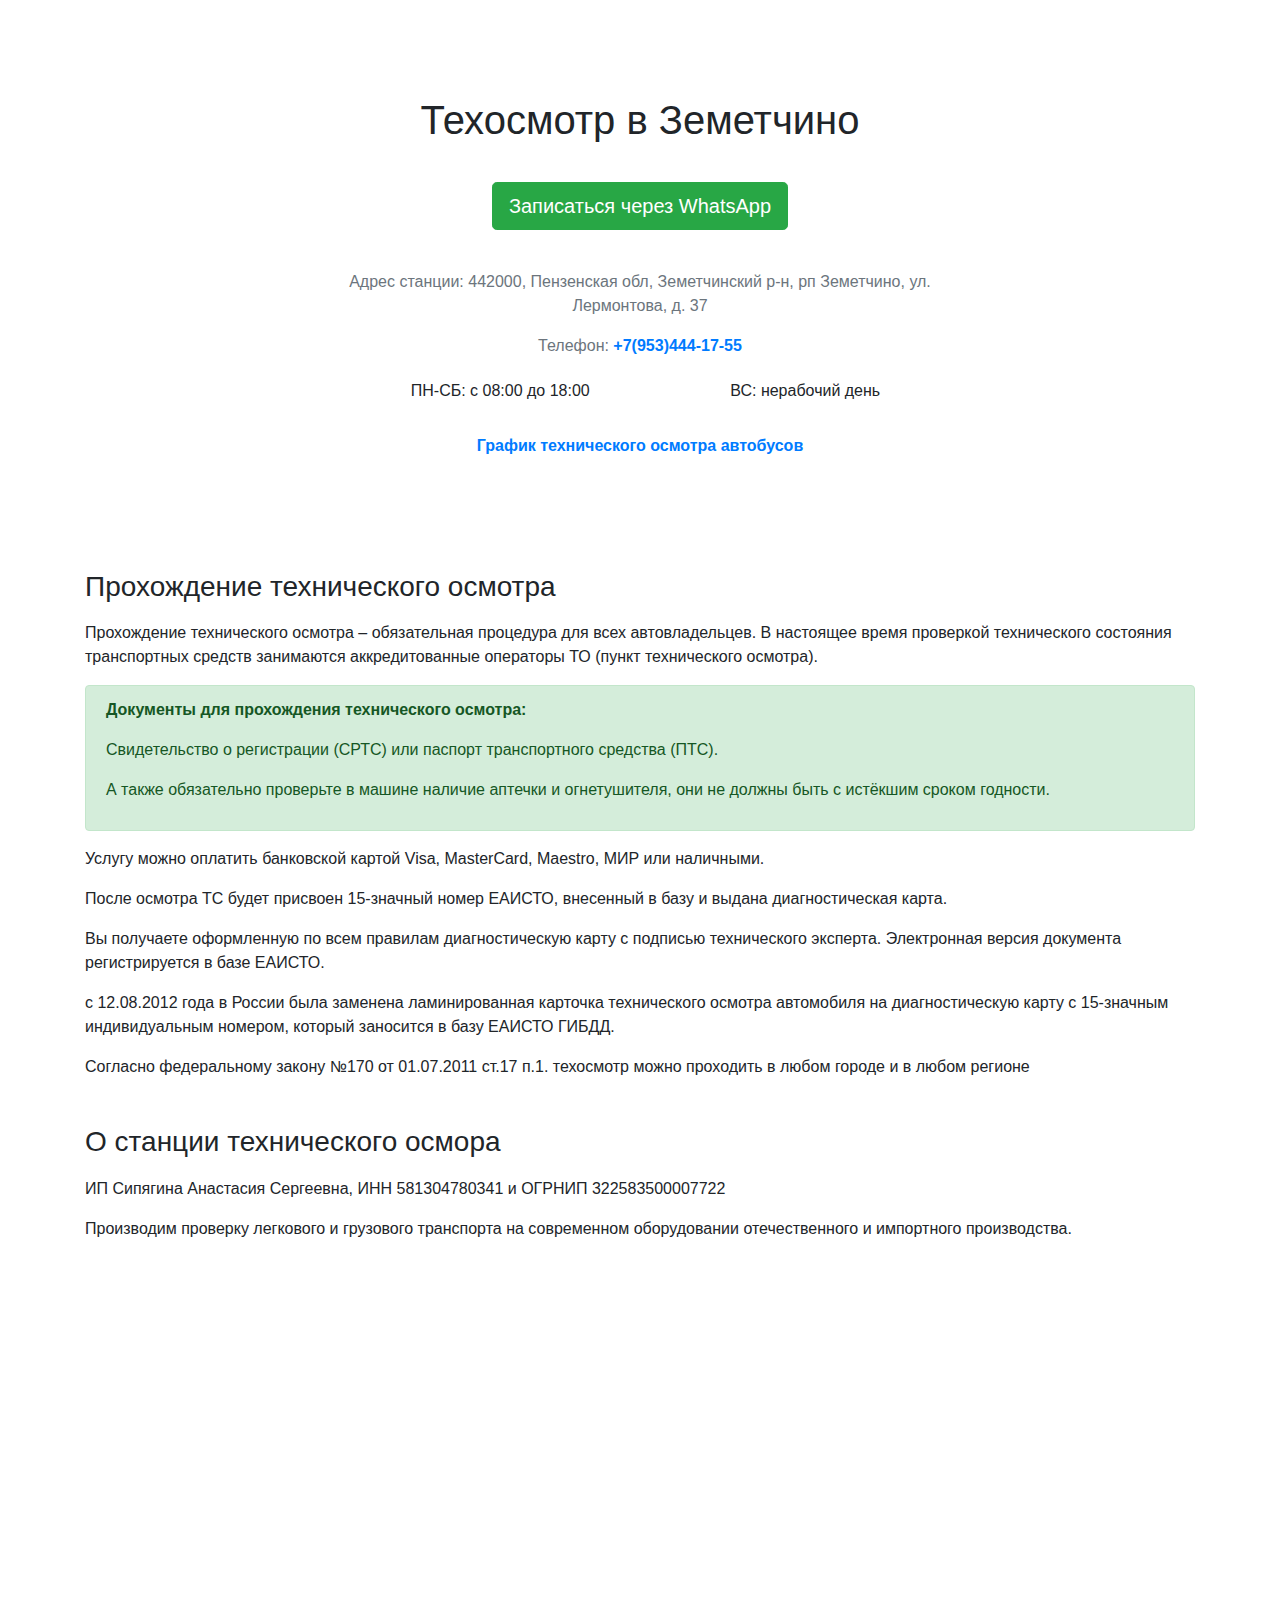
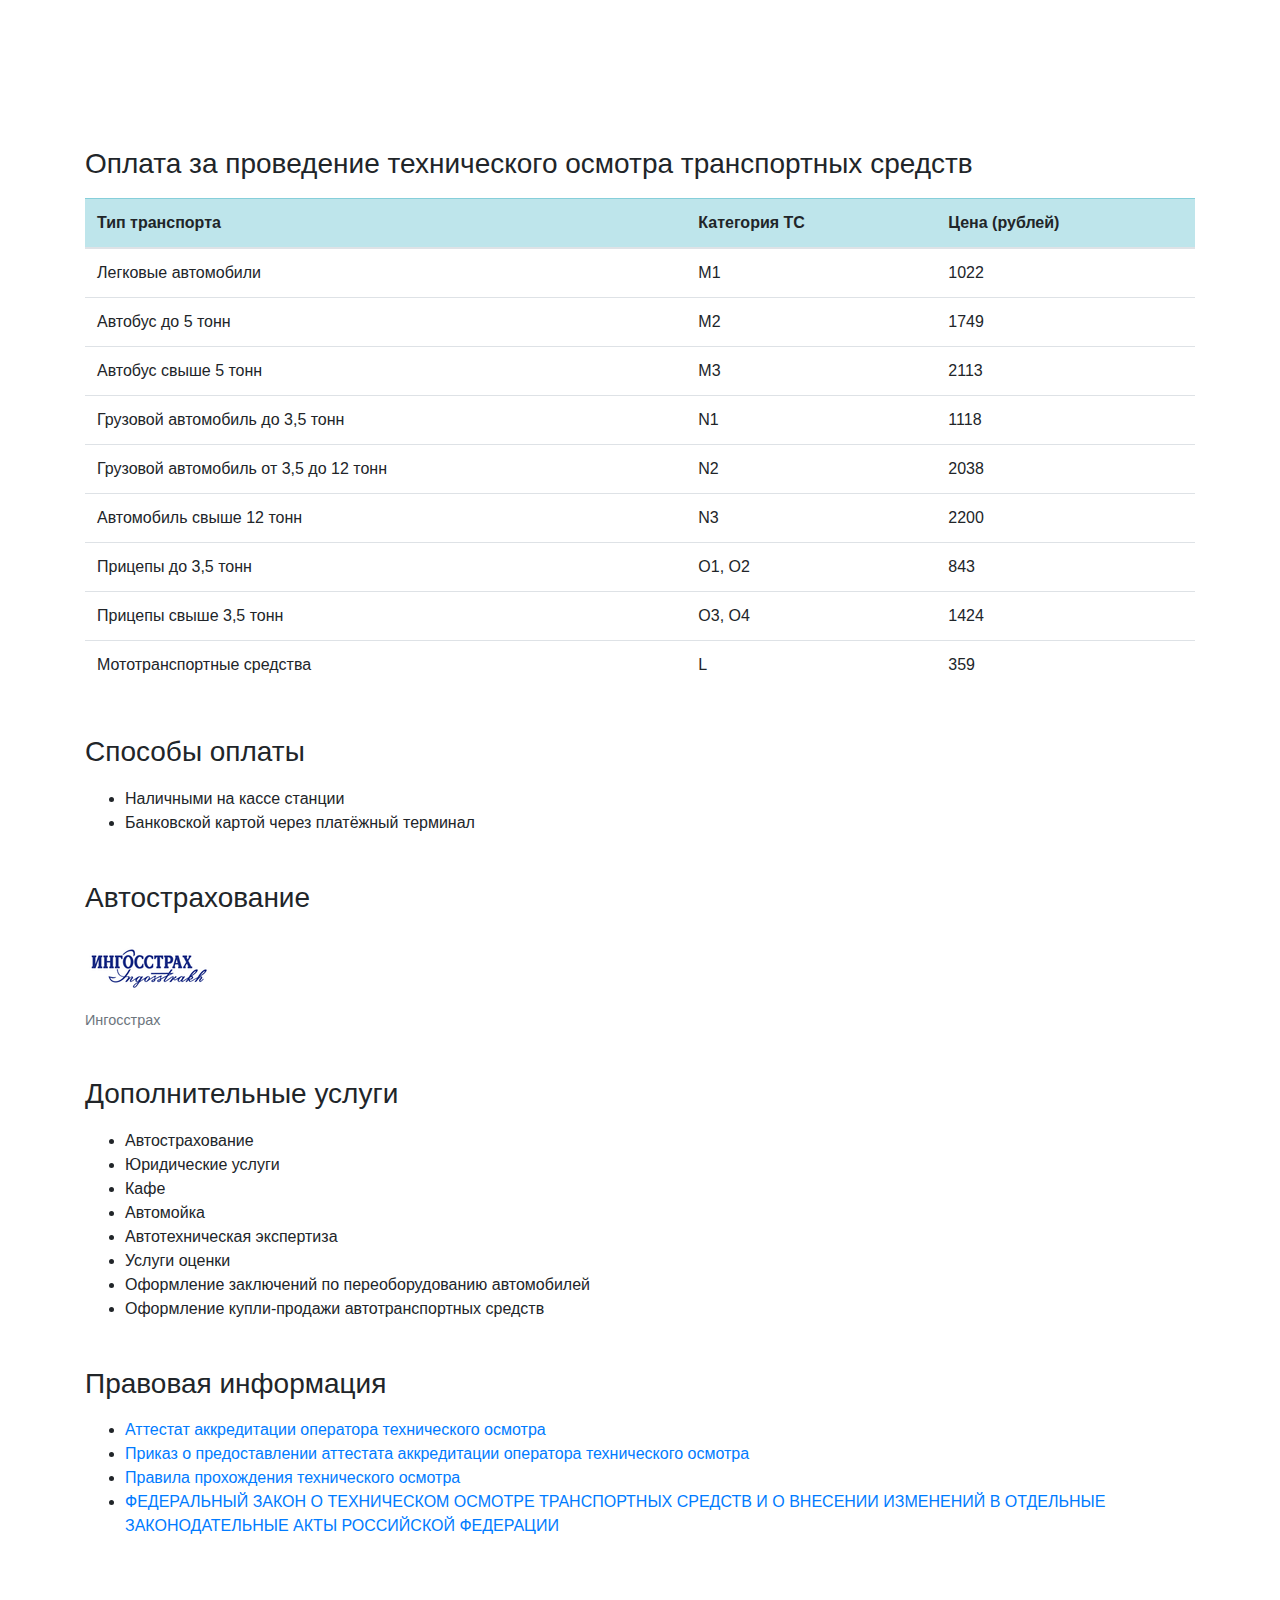
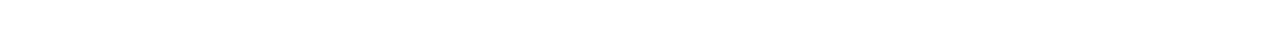
==== commit 595b7d11: "blank" ====
--- a/index.html
+++ b/index.html
@@ -89,10 +89,14 @@
 	  			
 	  			<h3 class="jumbotron-heading">Прохождение технического осмотра</h3>
 	  			<p>Прохождение технического осмотра – обязательная процедура для всех автовладельцев. В настоящее время проверкой технического состояния транспортных средств занимаются аккредитованные операторы ТО (пункт технического осмотра).</p>
-					<p>Вы получаете оформленную по всем правилам диагностическую карту с подписью технического эксперта. Электронная версия документа регистрируется в базе ЕАИСТО.</p>
-					<p><b>Для прохождения технического осмотра необходимы:</b> документы на ТС, свидетельство о регистрации (СРТС) или паспорт транспортного средства (ПТС). А также обязательно проверьте в машине наличие аптечки и огнетушителя, они не должны быть с истёкшим сроком годности.</p>
+	  			<div class="alert alert-success" role="alert">
+						<p><b>Документы для прохождения технического осмотра:</b></p>
+						<p>Cвидетельство о регистрации (СРТС) или паспорт транспортного средства (ПТС).</p> 
+						<p>А также обязательно проверьте в машине наличие аптечки и огнетушителя, они не должны быть с истёкшим сроком годности.</p>
+					</div>
 					<p>Услугу можно оплатить банковской картой Visa, MasterCard, Maestro, МИР или наличными.</p>
 					<p>После осмотра ТС будет присвоен 15-значный номер ЕАИСТО, внесенный в базу и выдана диагностическая карта.</p>
+					<p>Вы получаете оформленную по всем правилам диагностическую карту с подписью технического эксперта. Электронная версия документа регистрируется в базе ЕАИСТО.</p>
 					<p>с 12.08.2012 года в России была заменена ламинированная карточка технического осмотра автомобиля на диагностическую карту с 15-значным индивидуальным номером, который заносится в базу ЕАИСТО ГИБДД.</p>
 					<p>Согласно федеральному закону №170 от 01.07.2011 ст.17 п.1. техосмотр можно проходить в любом городе и в любом регионе</p>
 
@@ -259,10 +263,10 @@
 
 		  	<h3 class="jumbotron-heading">Правовая информация</h3>
 		  		<ul>
-		  			<li><a href=/res/a1.pdf>Аттестат аккредитации оператора технического осмотра</a></li>
-		  			<li><a href=/res/a2.pdf>Приказ о предоставлении аттестата аккредитации оператора технического осмотра</a></li>
-		  			<li><a href=/res/pravila.pdf>Правила прохождения технического осмотра</a></li>
-		  			<li><a href=/res/170.docx>ФЕДЕРАЛЬНЫЙ ЗАКОН О ТЕХНИЧЕСКОМ ОСМОТРЕ ТРАНСПОРТНЫХ СРЕДСТВ И О ВНЕСЕНИИ ИЗМЕНЕНИЙ В ОТДЕЛЬНЫЕ ЗАКОНОДАТЕЛЬНЫЕ АКТЫ РОССИЙСКОЙ ФЕДЕРАЦИИ</a></li>
+		  			<li><a href=/res/a1.pdf target="_blank">Аттестат аккредитации оператора технического осмотра</a></li>
+		  			<li><a href=/res/a2.pdf target="_blank">Приказ о предоставлении аттестата аккредитации оператора технического осмотра</a></li>
+		  			<li><a href=/res/pravila.pdf target="_blank">Правила прохождения технического осмотра</a></li>
+		  			<li><a href=/res/170.docx target="_blank">ФЕДЕРАЛЬНЫЙ ЗАКОН О ТЕХНИЧЕСКОМ ОСМОТРЕ ТРАНСПОРТНЫХ СРЕДСТВ И О ВНЕСЕНИИ ИЗМЕНЕНИЙ В ОТДЕЛЬНЫЕ ЗАКОНОДАТЕЛЬНЫЕ АКТЫ РОССИЙСКОЙ ФЕДЕРАЦИИ</a></li>
 		  		</ul>
 	  		<div style="height: 100px"></div>
 
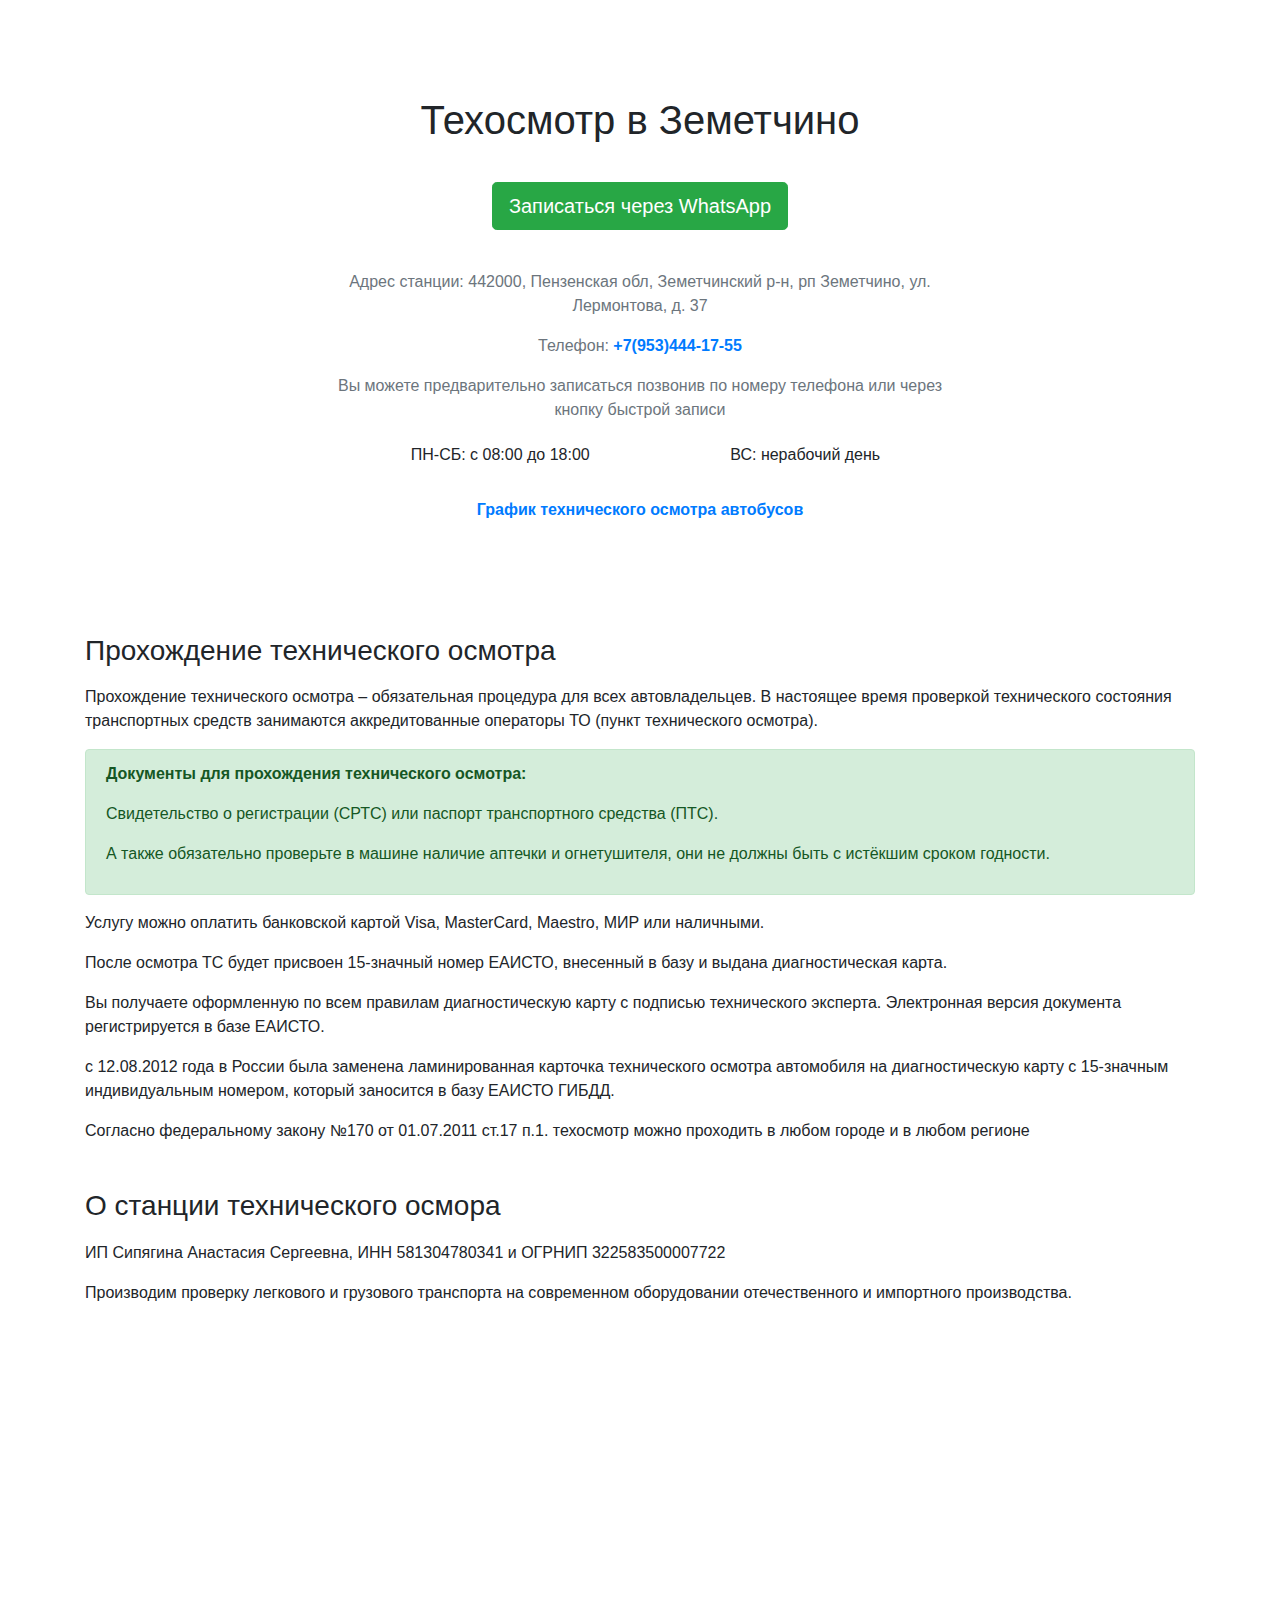
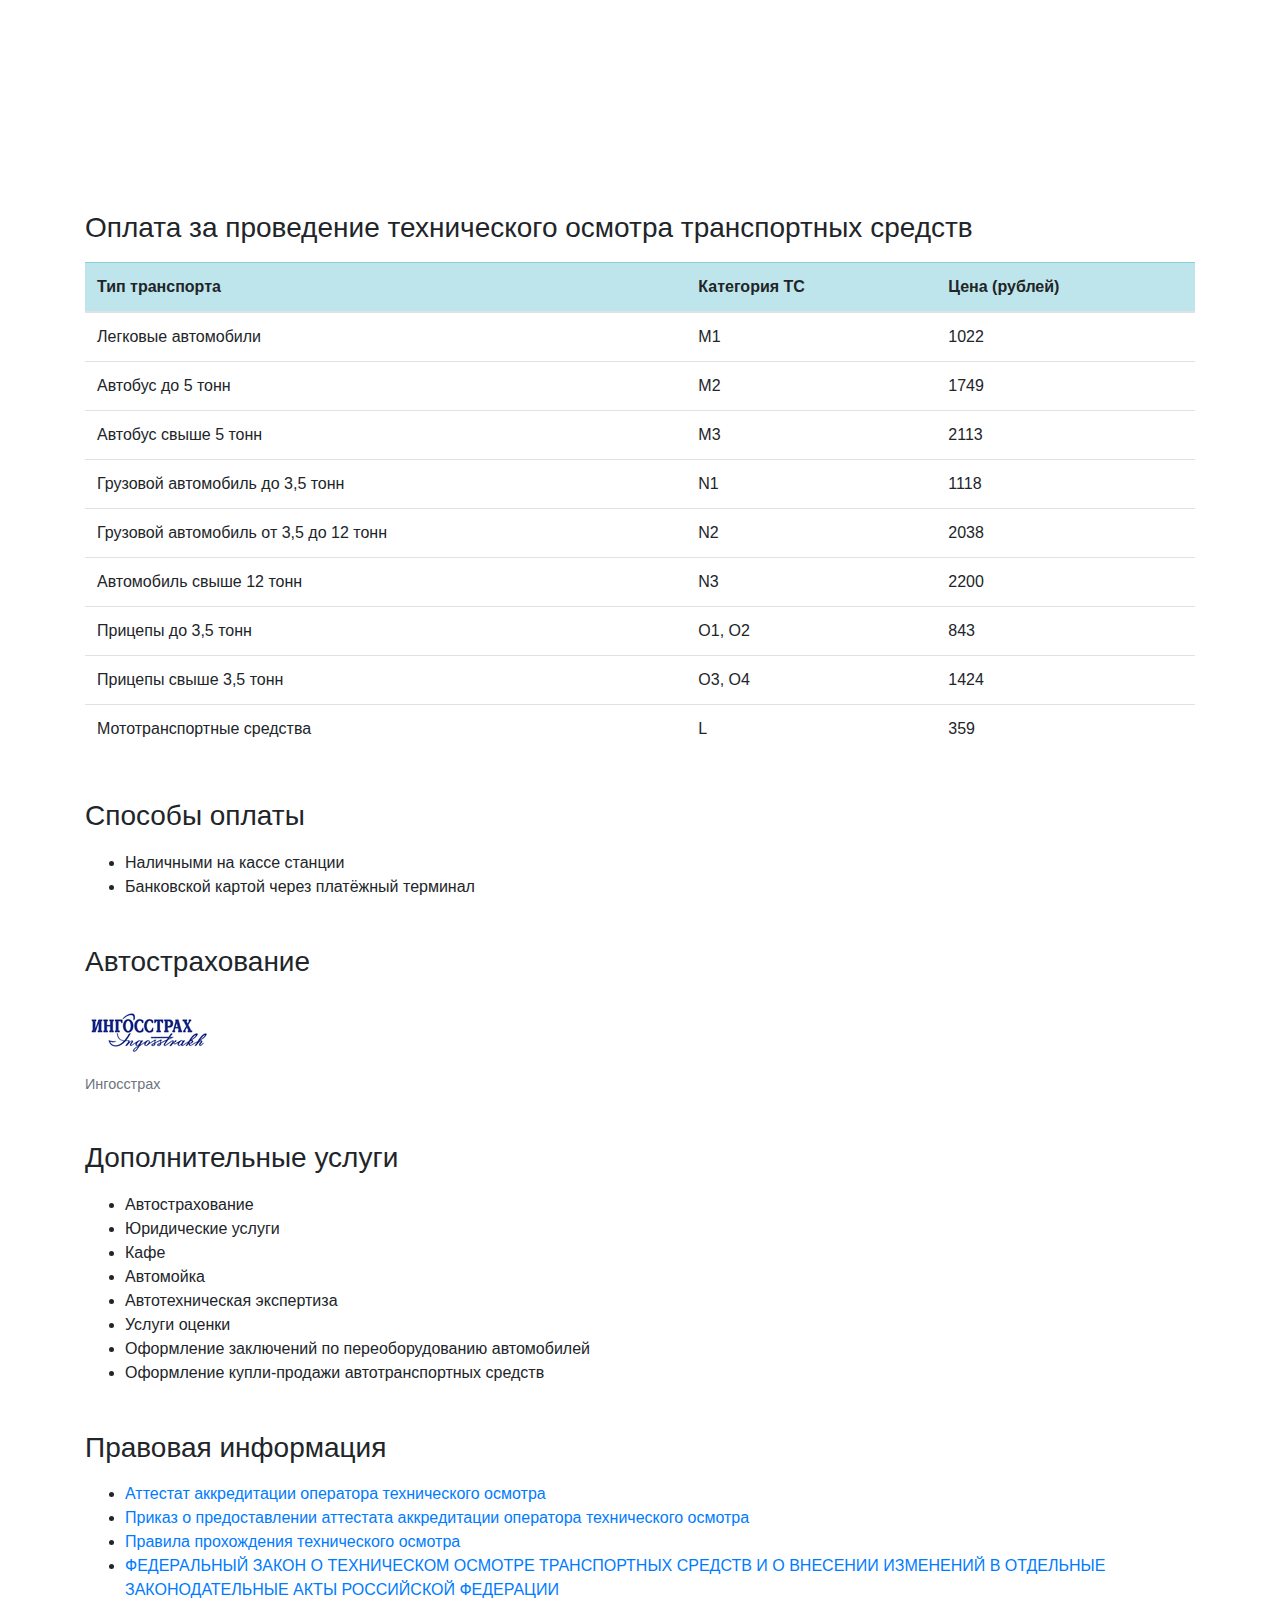
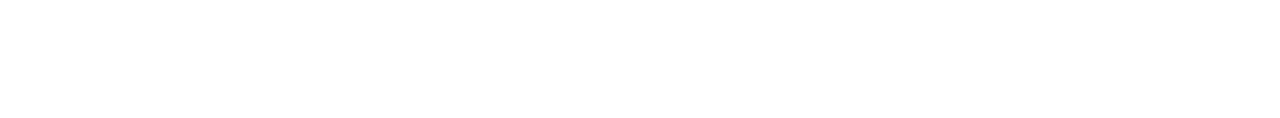
==== commit 43592b62: "fix" ====
--- a/index.html
+++ b/index.html
@@ -73,6 +73,7 @@
 	      				<a class="btn btn-primary btn-lg btn-success" style="margin-bottom: 40px; margin-top: 20px;" href="https://wa.me/79534441755" role="button">Записаться через WhatsApp</a>
 	      				<p class="text-muted">Адрес станции: 442000, Пензенская обл, Земетчинский р-н, рп Земетчино, ул. Лермонтова, д. 37 </p>
 	      				<p class="text-muted">Телефон: <b><a href="tel:+79534441755">+7(953)444-17-55</a></b></p>
+	      				<p class="text-muted">Вы можете предварительно записаться позвонив по номеру телефона или через кнопку быстрой записи</p>
 	      				<table class="table table-borderless table-sm">
 						  		<tbody>
 						    		<tr>
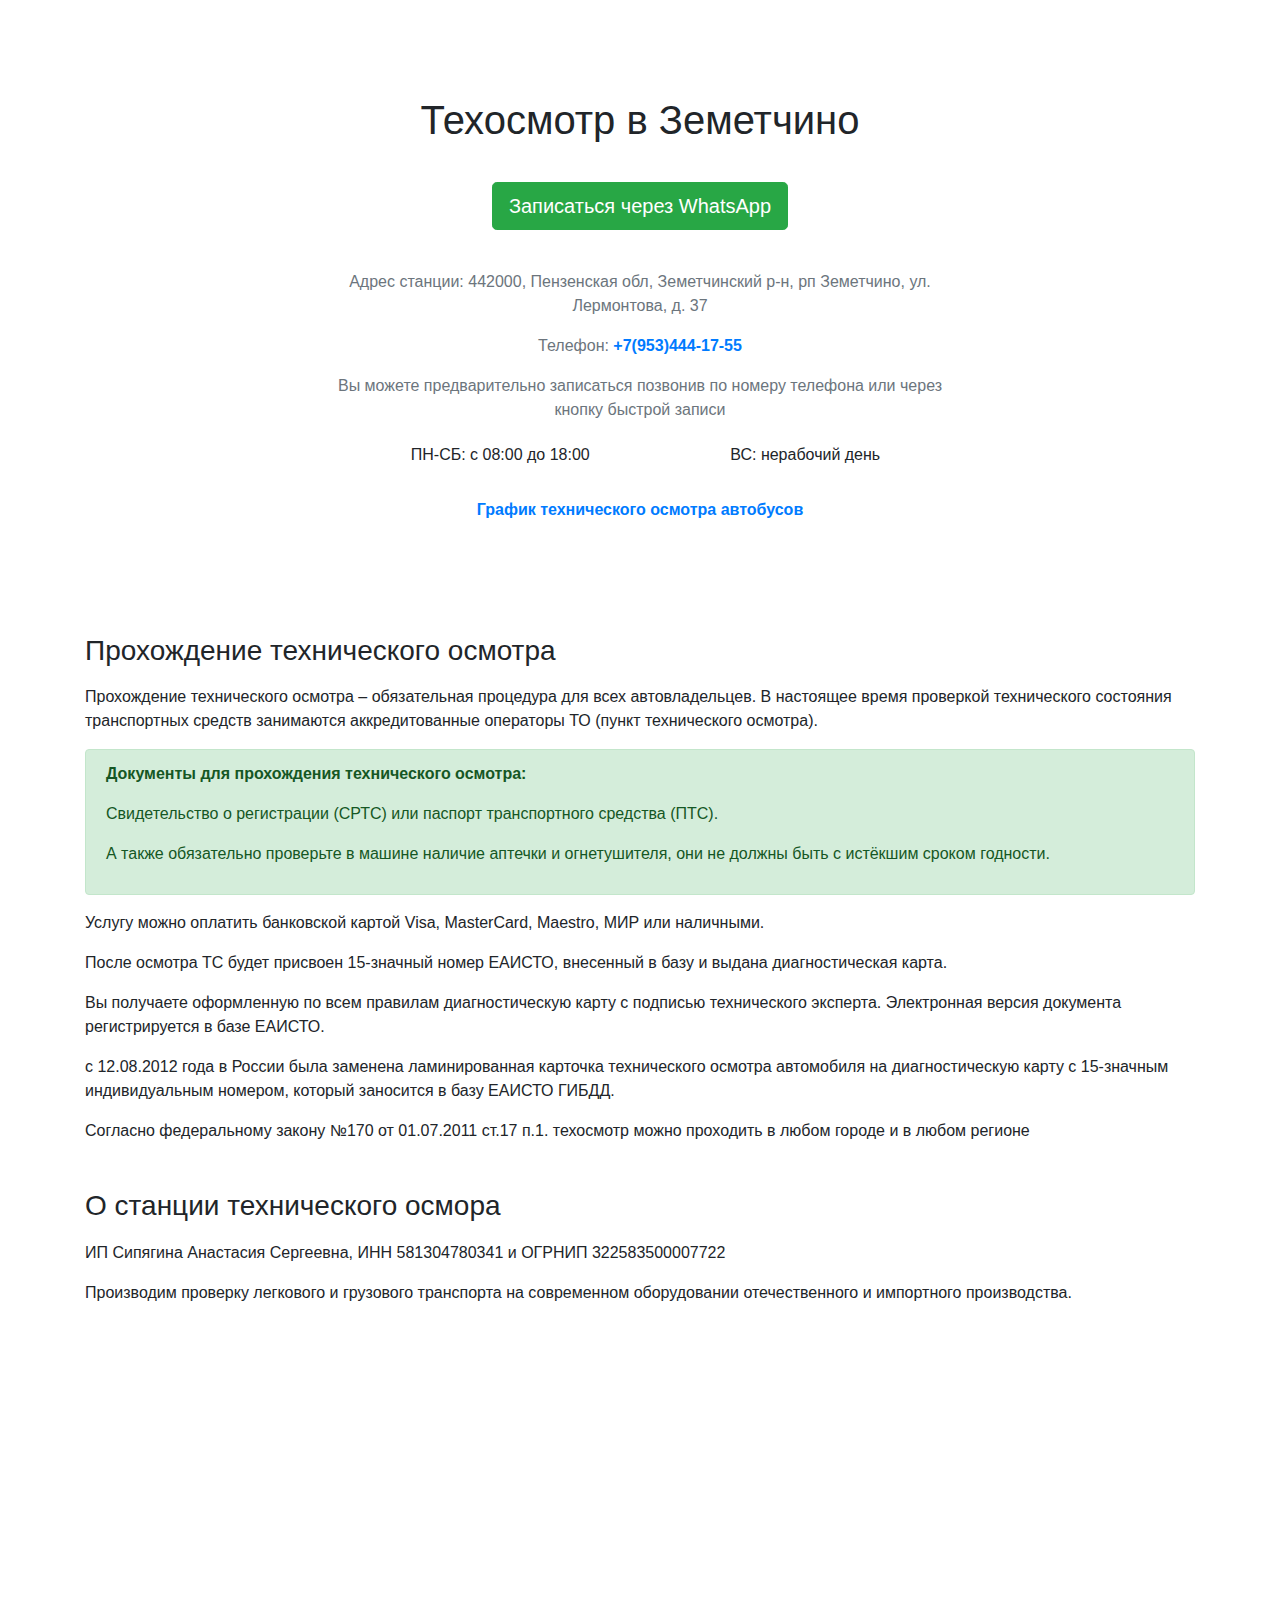
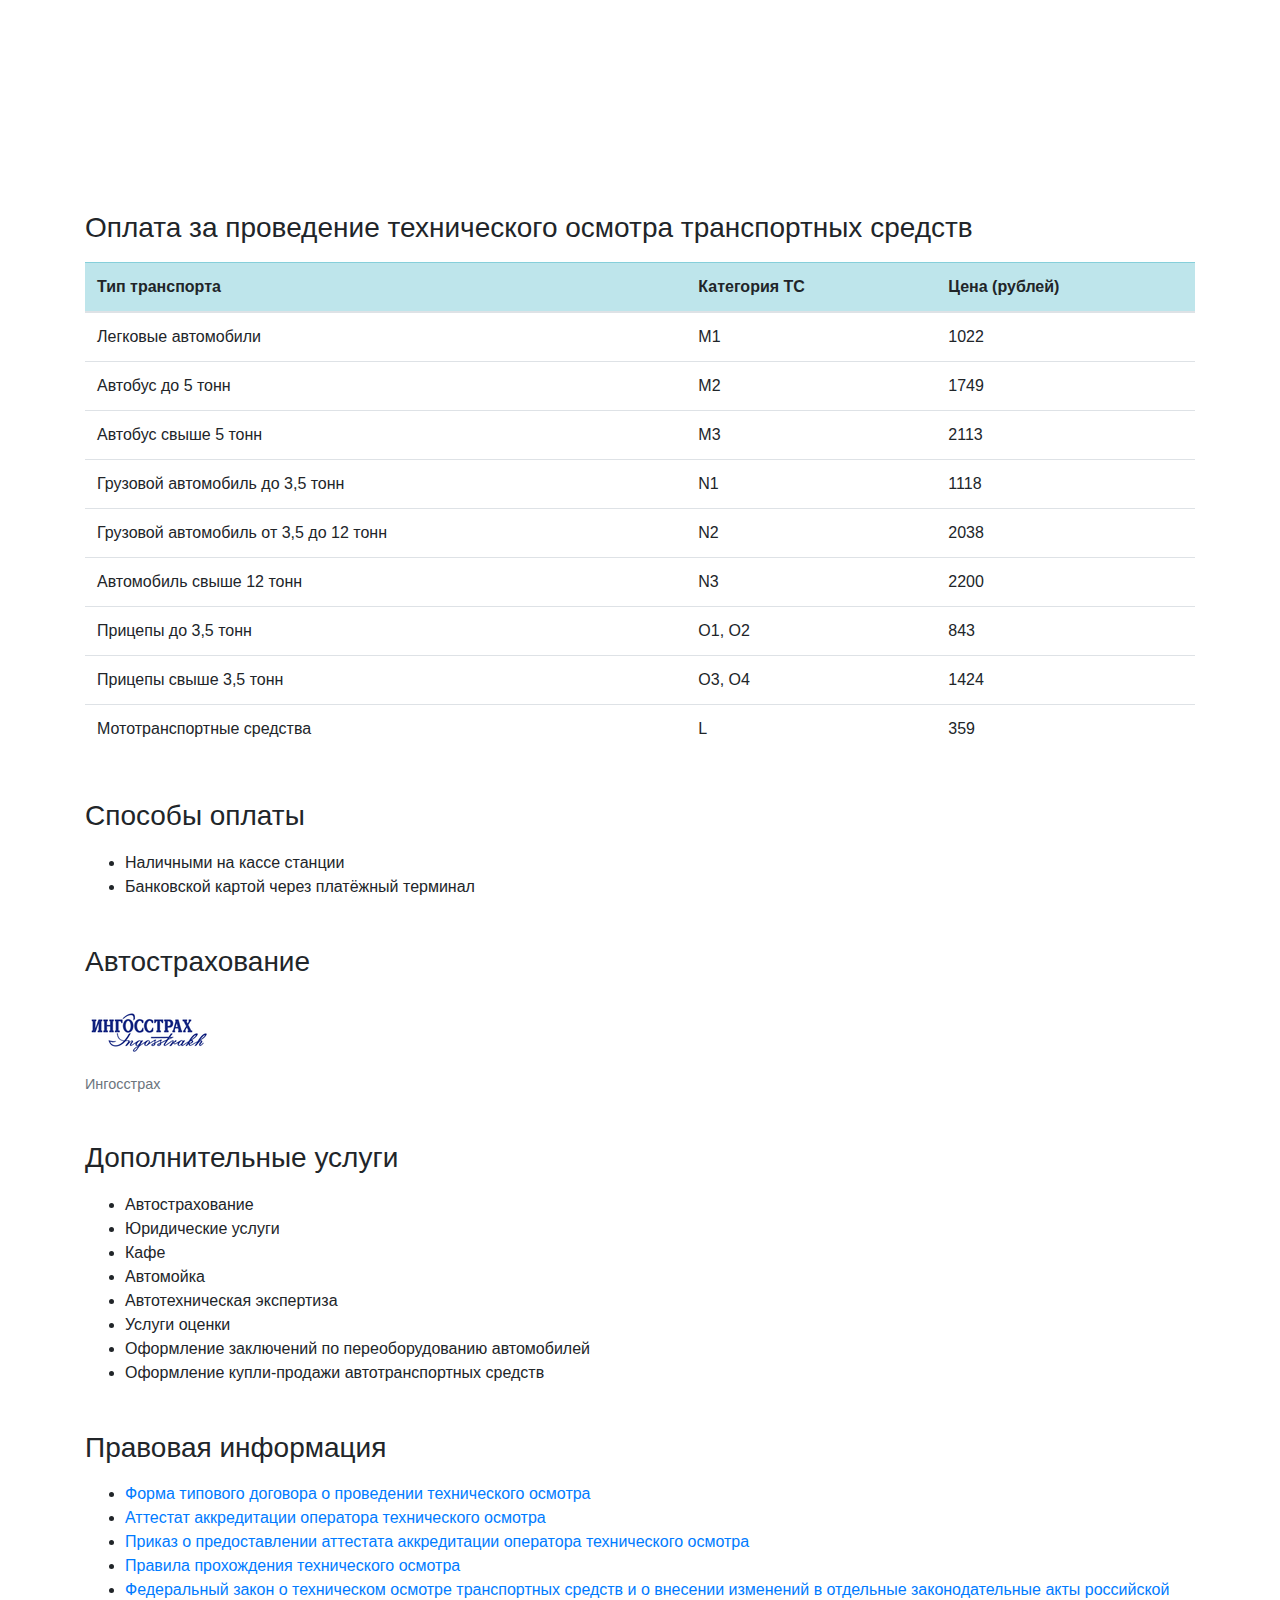
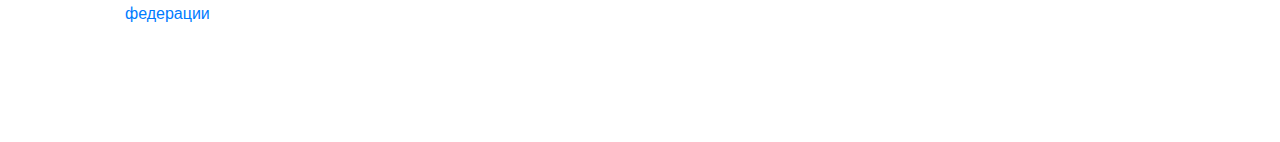
==== commit f26515eb: "td" ====
--- a/index.html
+++ b/index.html
@@ -264,10 +264,11 @@
 
 		  	<h3 class="jumbotron-heading">Правовая информация</h3>
 		  		<ul>
+		  			<li><a href=/res/2719590915.rtf target="_blank">Форма типового договора о проведении технического осмотра</a></li>
 		  			<li><a href=/res/a1.pdf target="_blank">Аттестат аккредитации оператора технического осмотра</a></li>
 		  			<li><a href=/res/a2.pdf target="_blank">Приказ о предоставлении аттестата аккредитации оператора технического осмотра</a></li>
 		  			<li><a href=/res/pravila.pdf target="_blank">Правила прохождения технического осмотра</a></li>
-		  			<li><a href=/res/170.docx target="_blank">ФЕДЕРАЛЬНЫЙ ЗАКОН О ТЕХНИЧЕСКОМ ОСМОТРЕ ТРАНСПОРТНЫХ СРЕДСТВ И О ВНЕСЕНИИ ИЗМЕНЕНИЙ В ОТДЕЛЬНЫЕ ЗАКОНОДАТЕЛЬНЫЕ АКТЫ РОССИЙСКОЙ ФЕДЕРАЦИИ</a></li>
+		  			<li><a href=/res/170.docx target="_blank">Федеральный закон о техническом осмотре транспортных средств и о внесении изменений в отдельные законодательные акты российской федерации</a></li>
 		  		</ul>
 	  		<div style="height: 100px"></div>
 
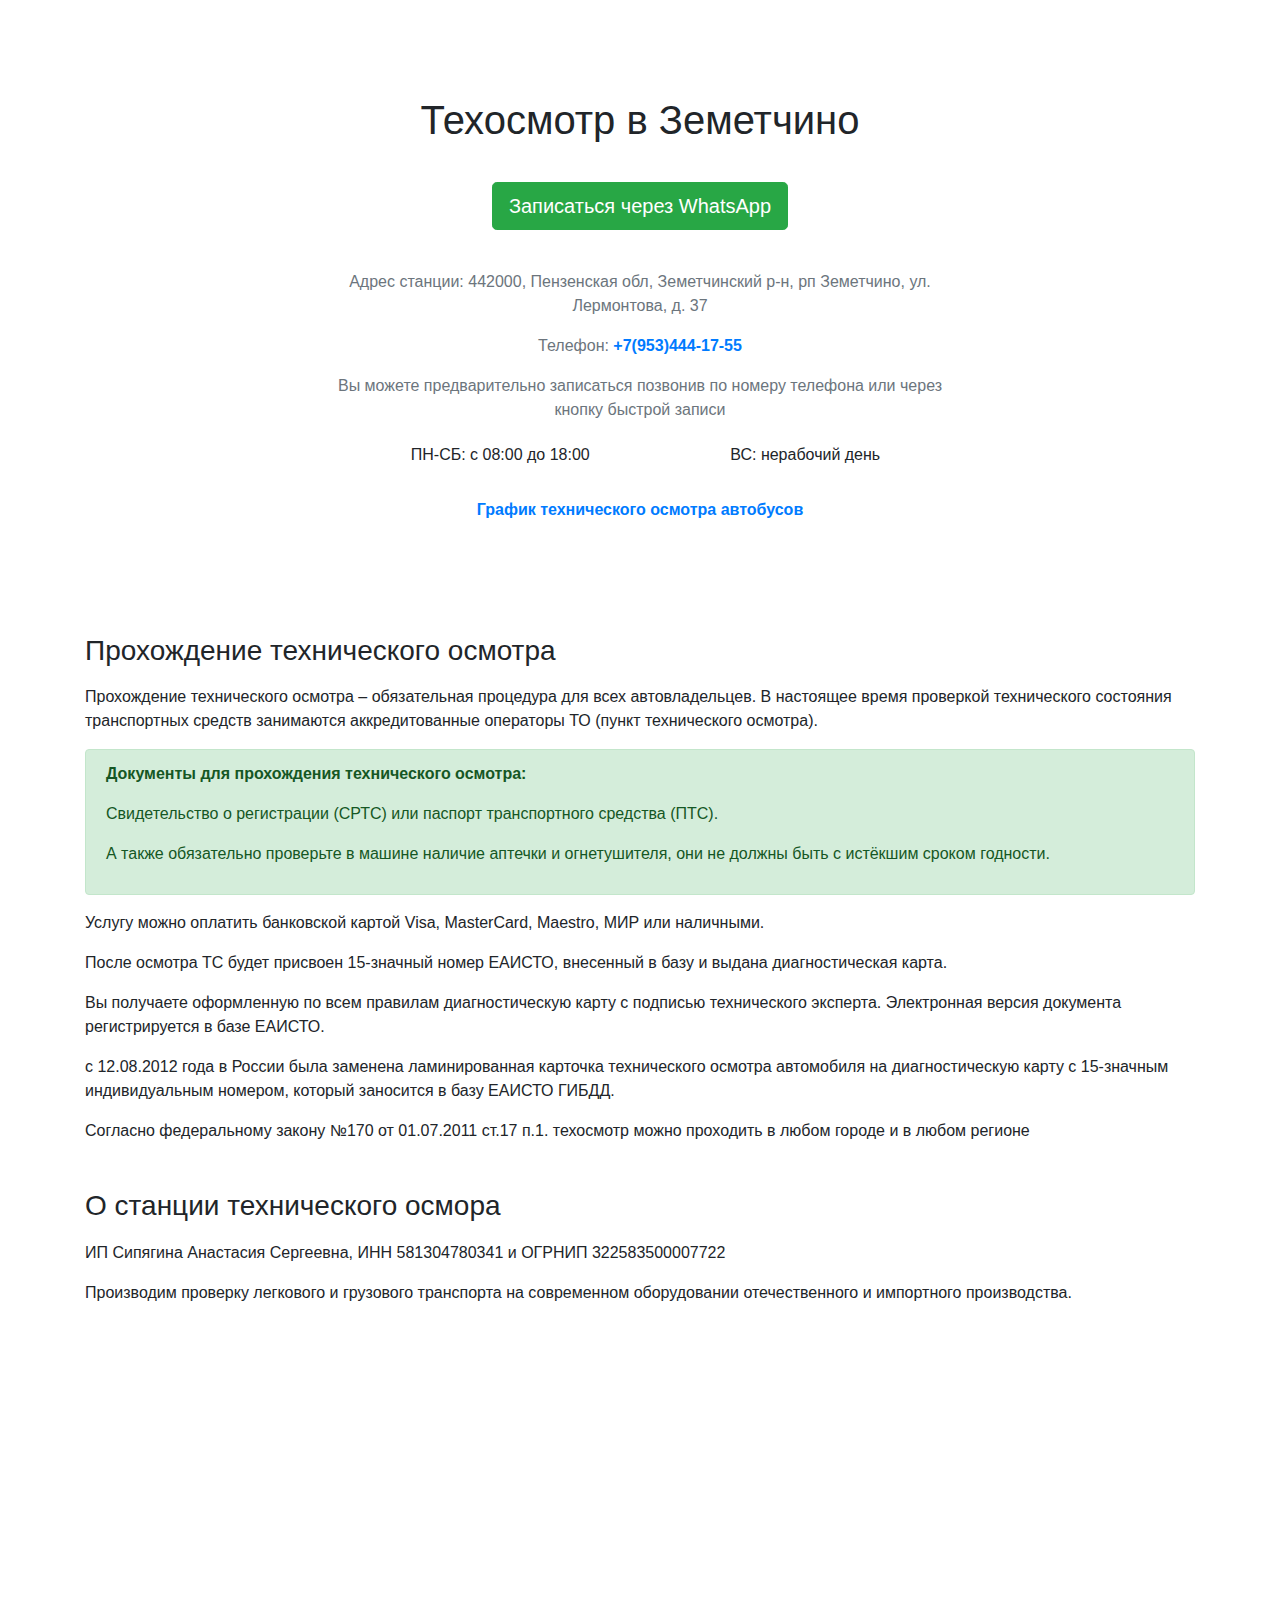
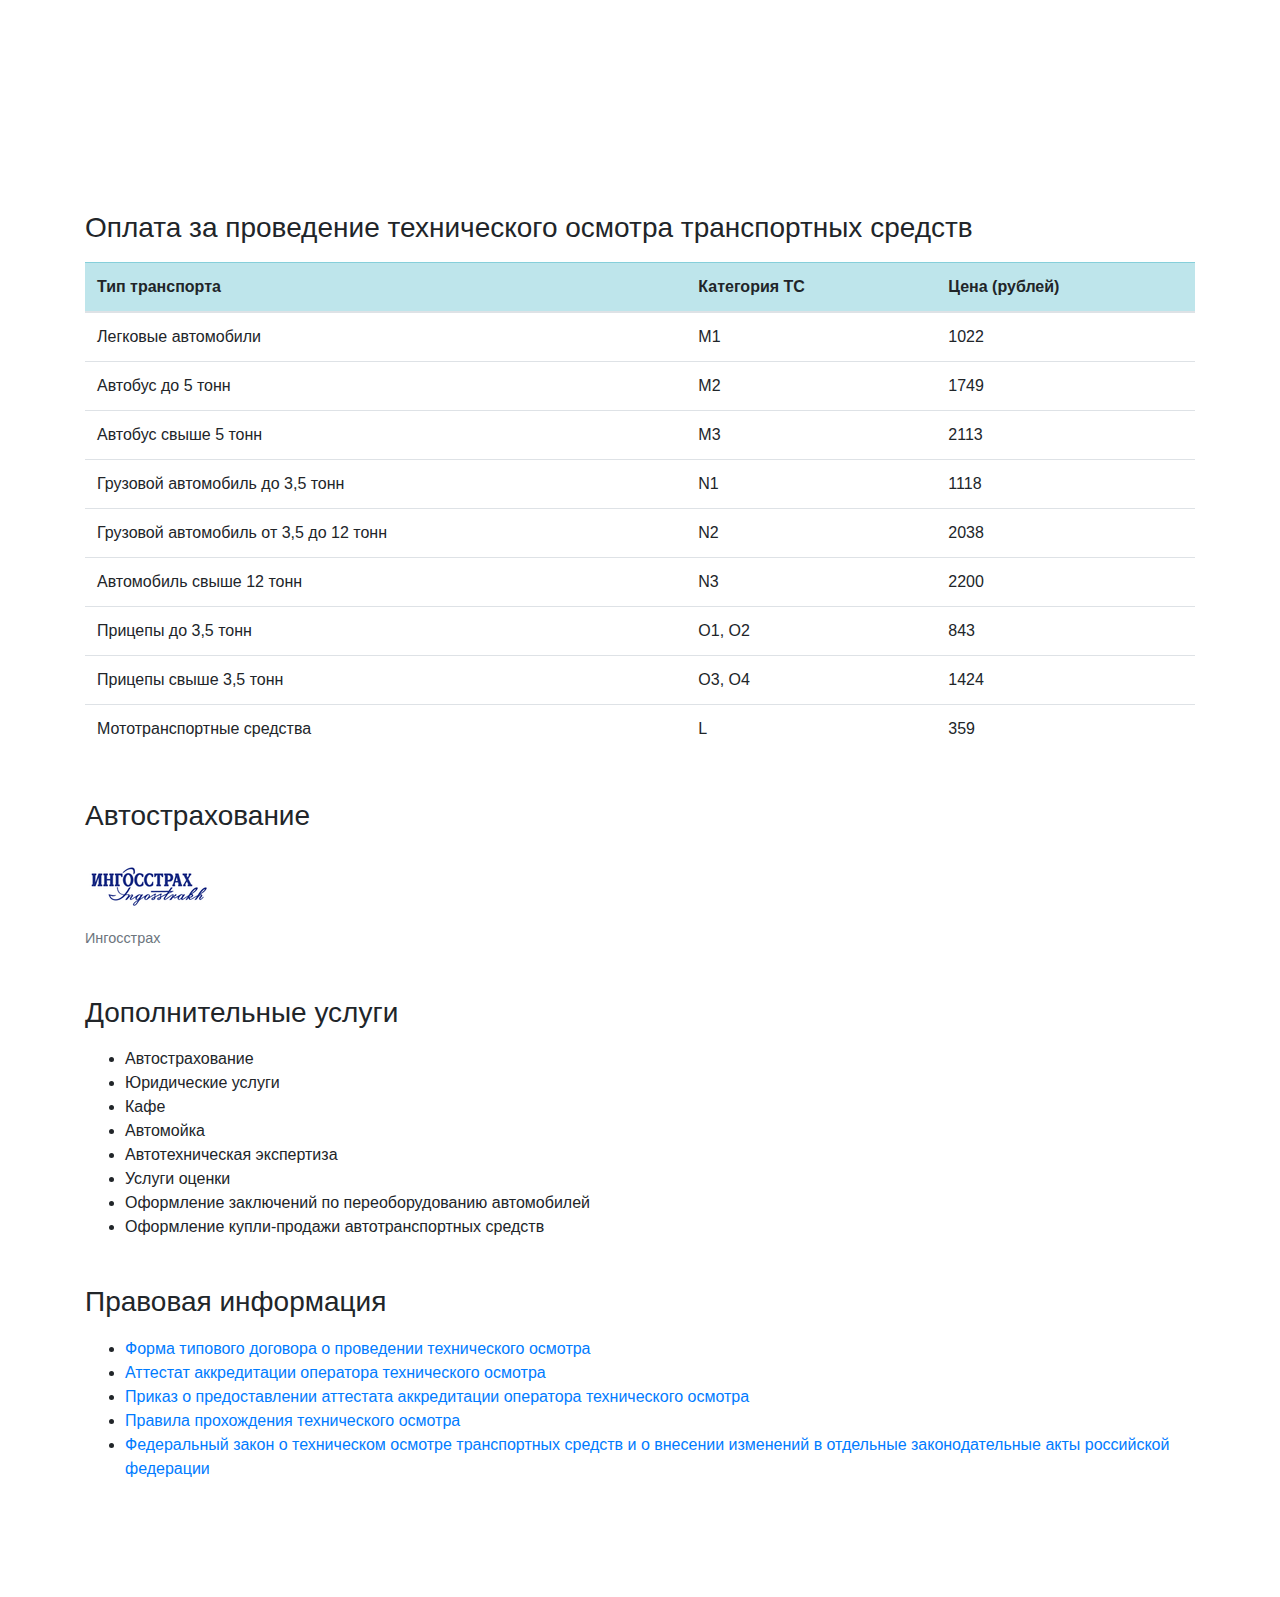
==== commit 6c258960: "del" ====
--- a/index.html
+++ b/index.html
@@ -235,13 +235,6 @@
 
 				<div style="height: 30px"></div>
 
-				<h3 class="jumbotron-heading">Способы оплаты</h3>
-		  		<ul>
-		  			<li>Наличными на кассе станции</li>
-		  			<li>Банковской картой через платёжный терминал</li>
-		  		</ul>
-		  	<div style="height: 30px"></div>
-
 		  	<h3 class="jumbotron-heading">Автострахование</h3>
 		  		<figure class="figure">
   					<img src="img/insurance/ingo.png" class="figure-img img-fluid rounded" alt="Ингосстрах">
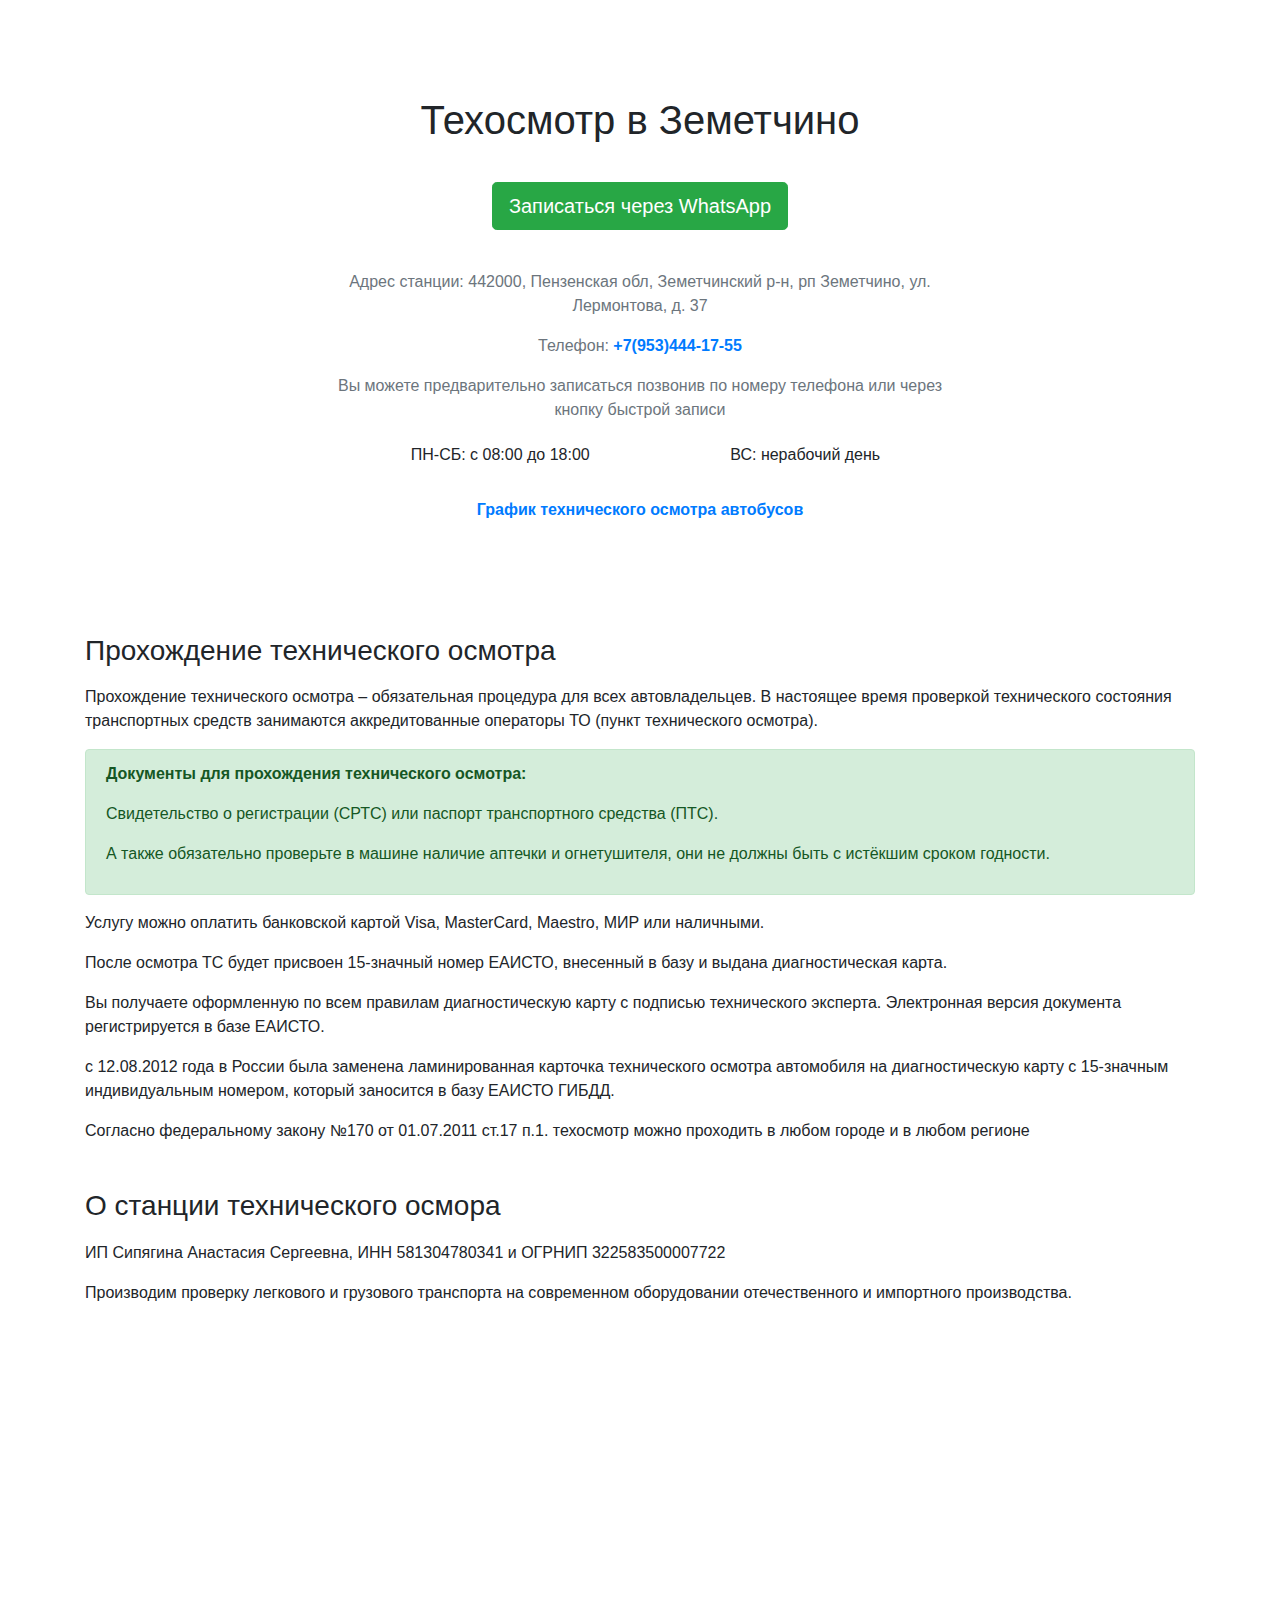
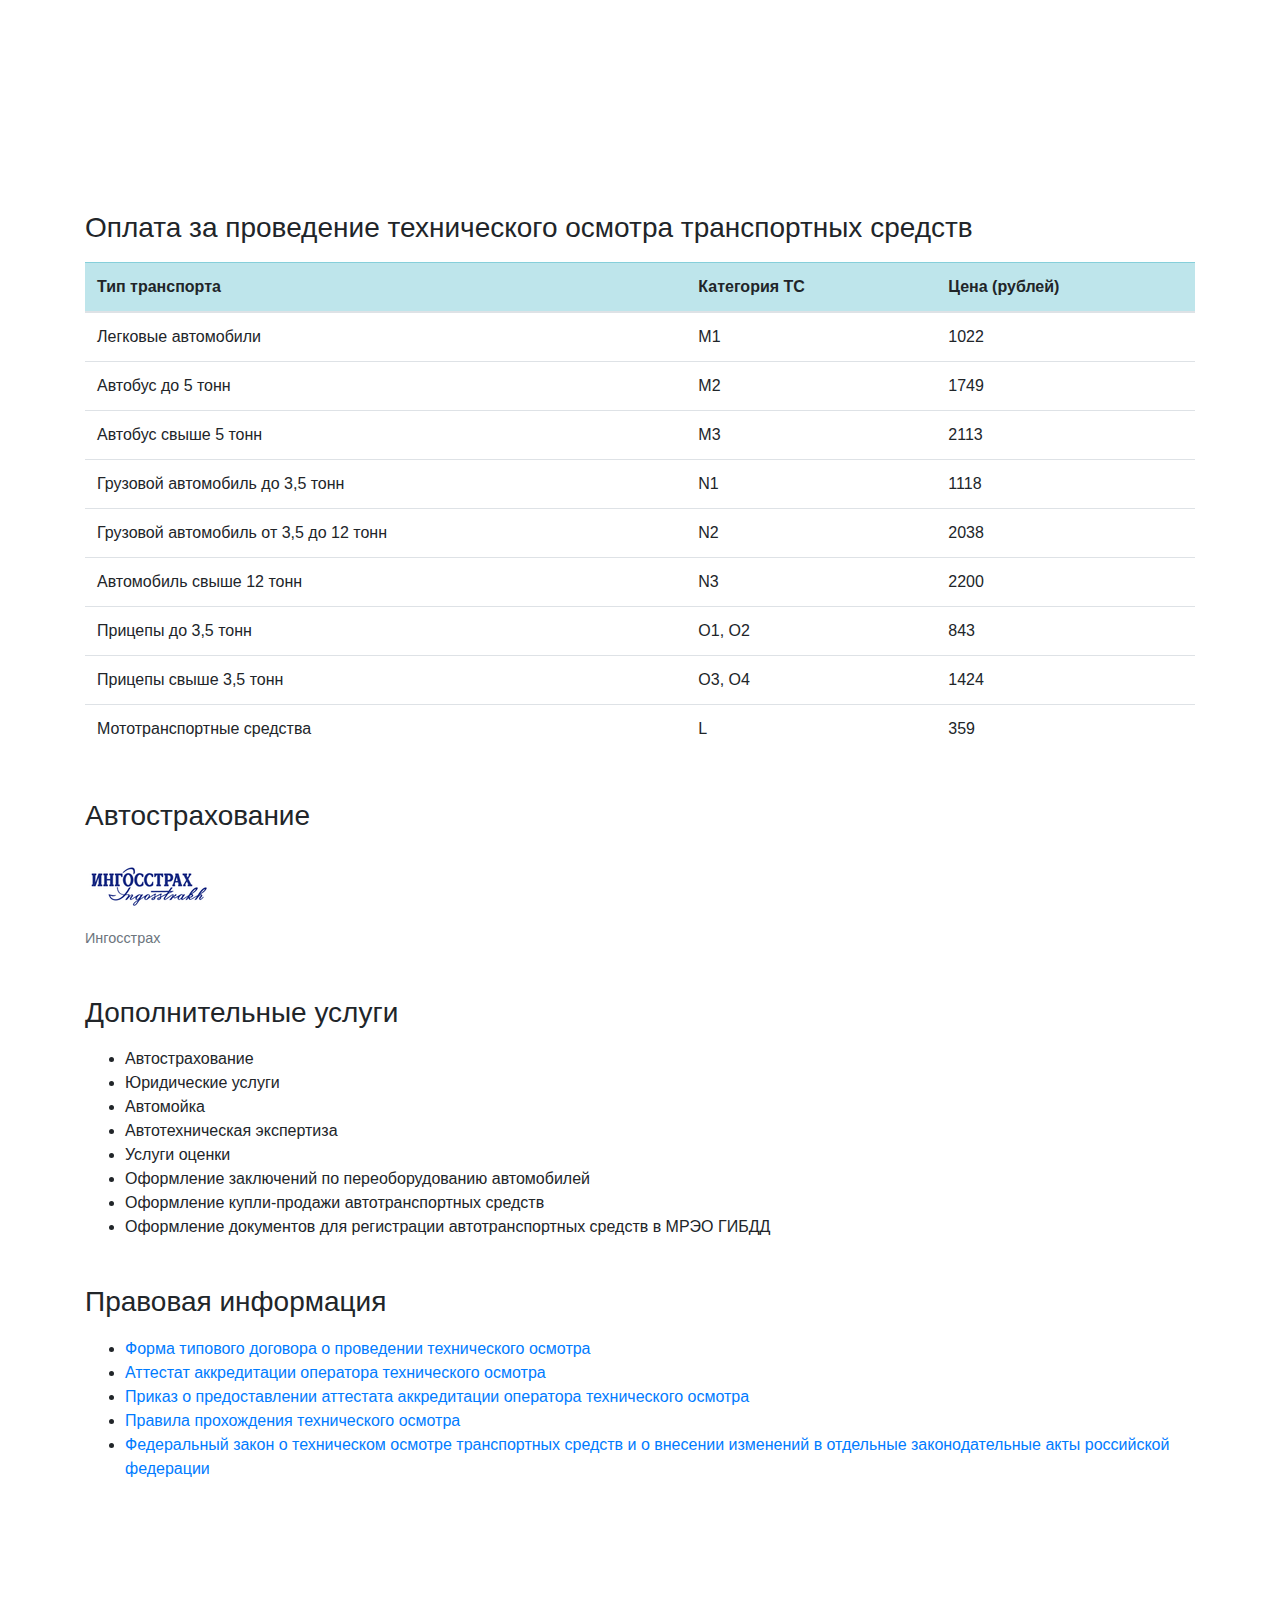
==== commit 77ea1d1f: "fix" ====
--- a/index.html
+++ b/index.html
@@ -246,12 +246,12 @@
 		  		<ul>
 		  			<li>Автострахование</li>
 		  			<li>Юридические услуги</li>
-		  			<li>Кафе</li>
 		  			<li>Автомойка</li>
 		  			<li>Автотехническая экспертиза</li>
 		  			<li>Услуги оценки</li>
 		  			<li>Оформление заключений по переоборудованию автомобилей</li>
 		  			<li>Оформление купли-продажи автотранспортных средств</li>
+		  			<li>Оформление документов для регистрации автотранспортных средств в МРЭО ГИБДД</li>
 		  		</ul>
 		  	<div style="height: 30px"></div>
 
